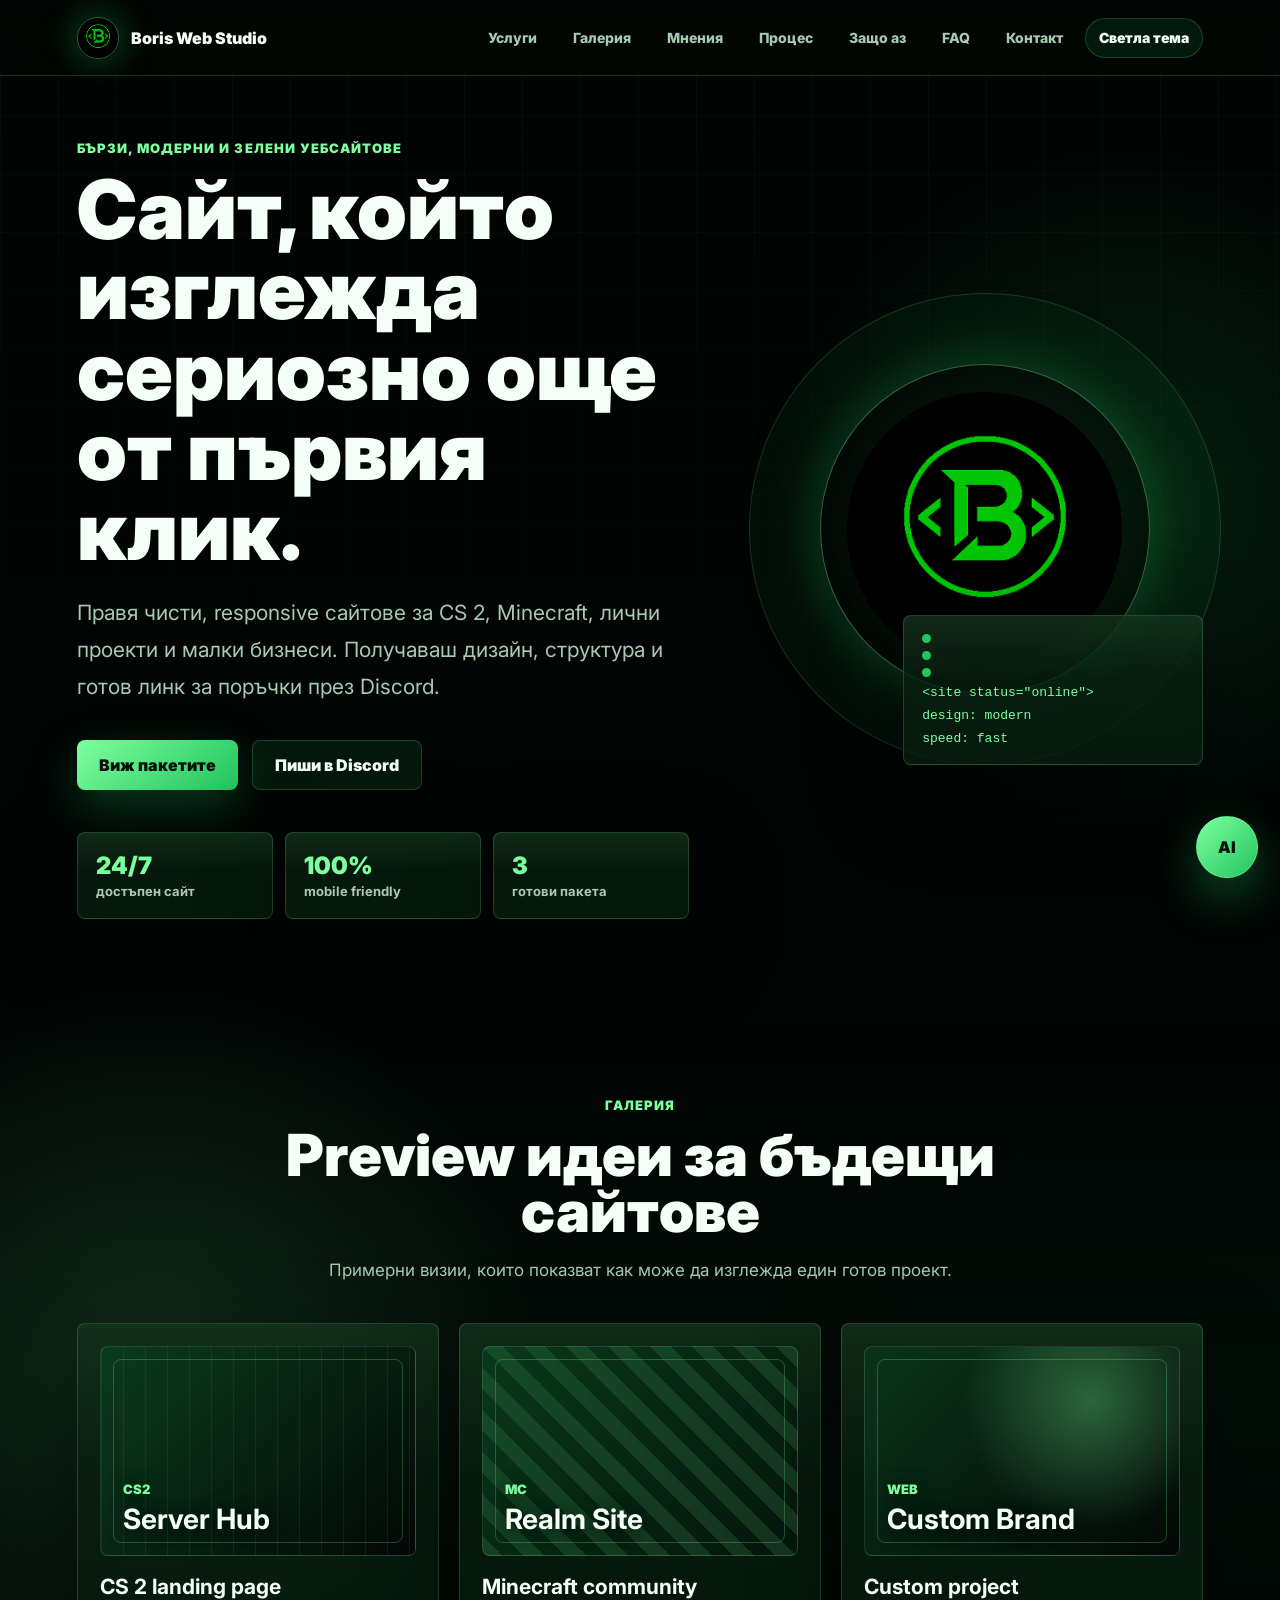
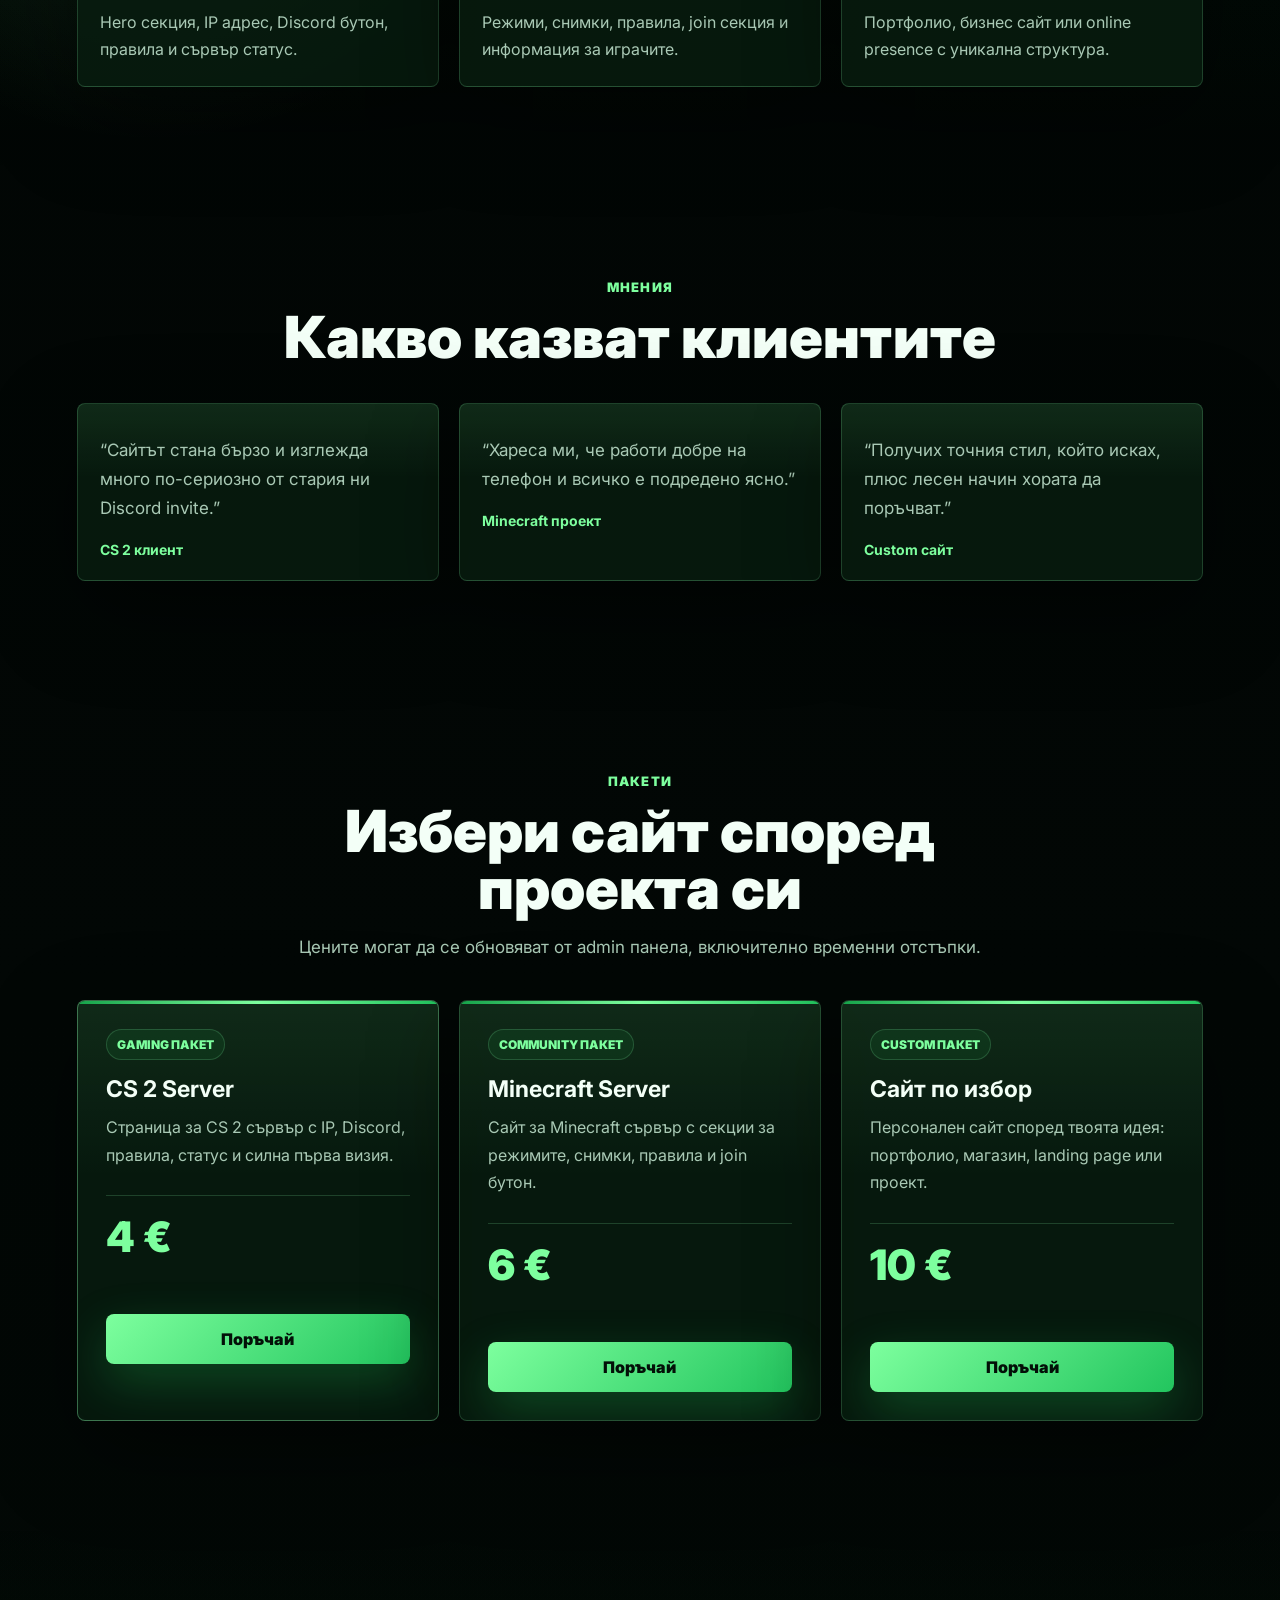
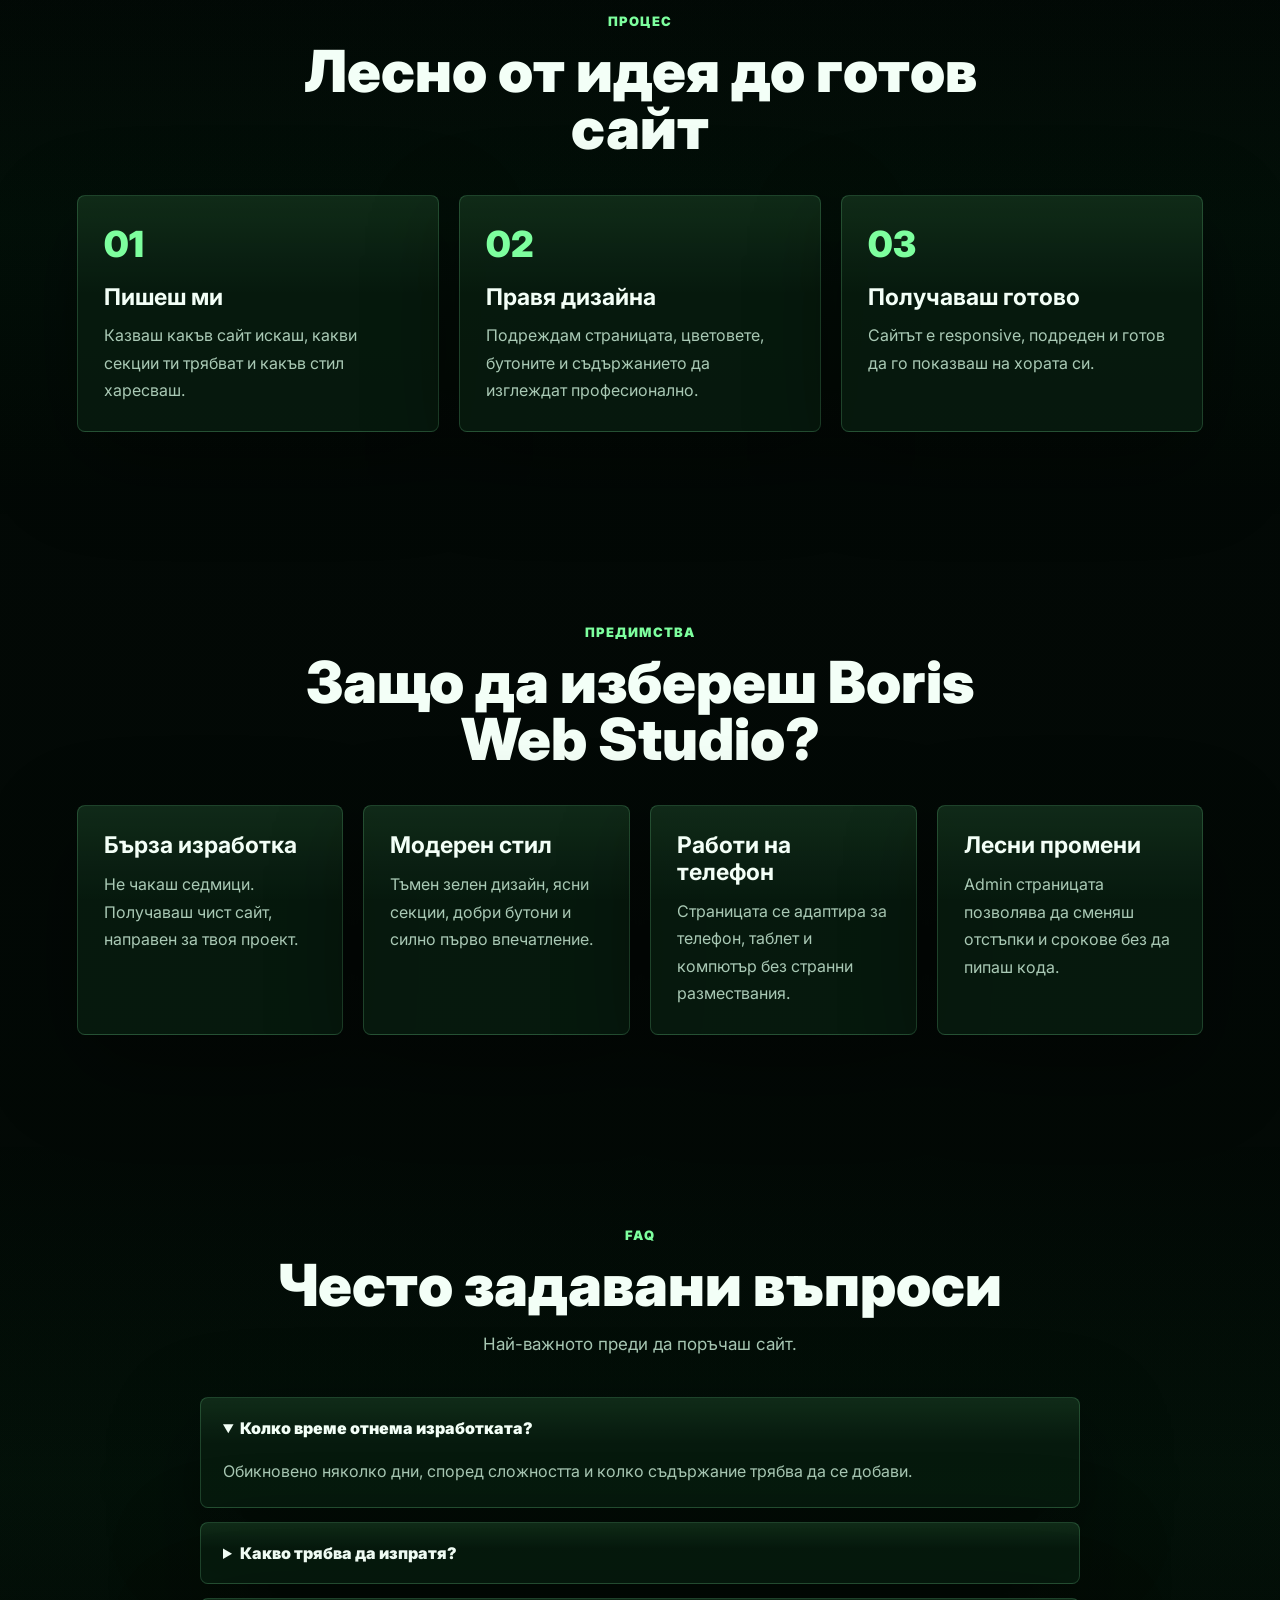
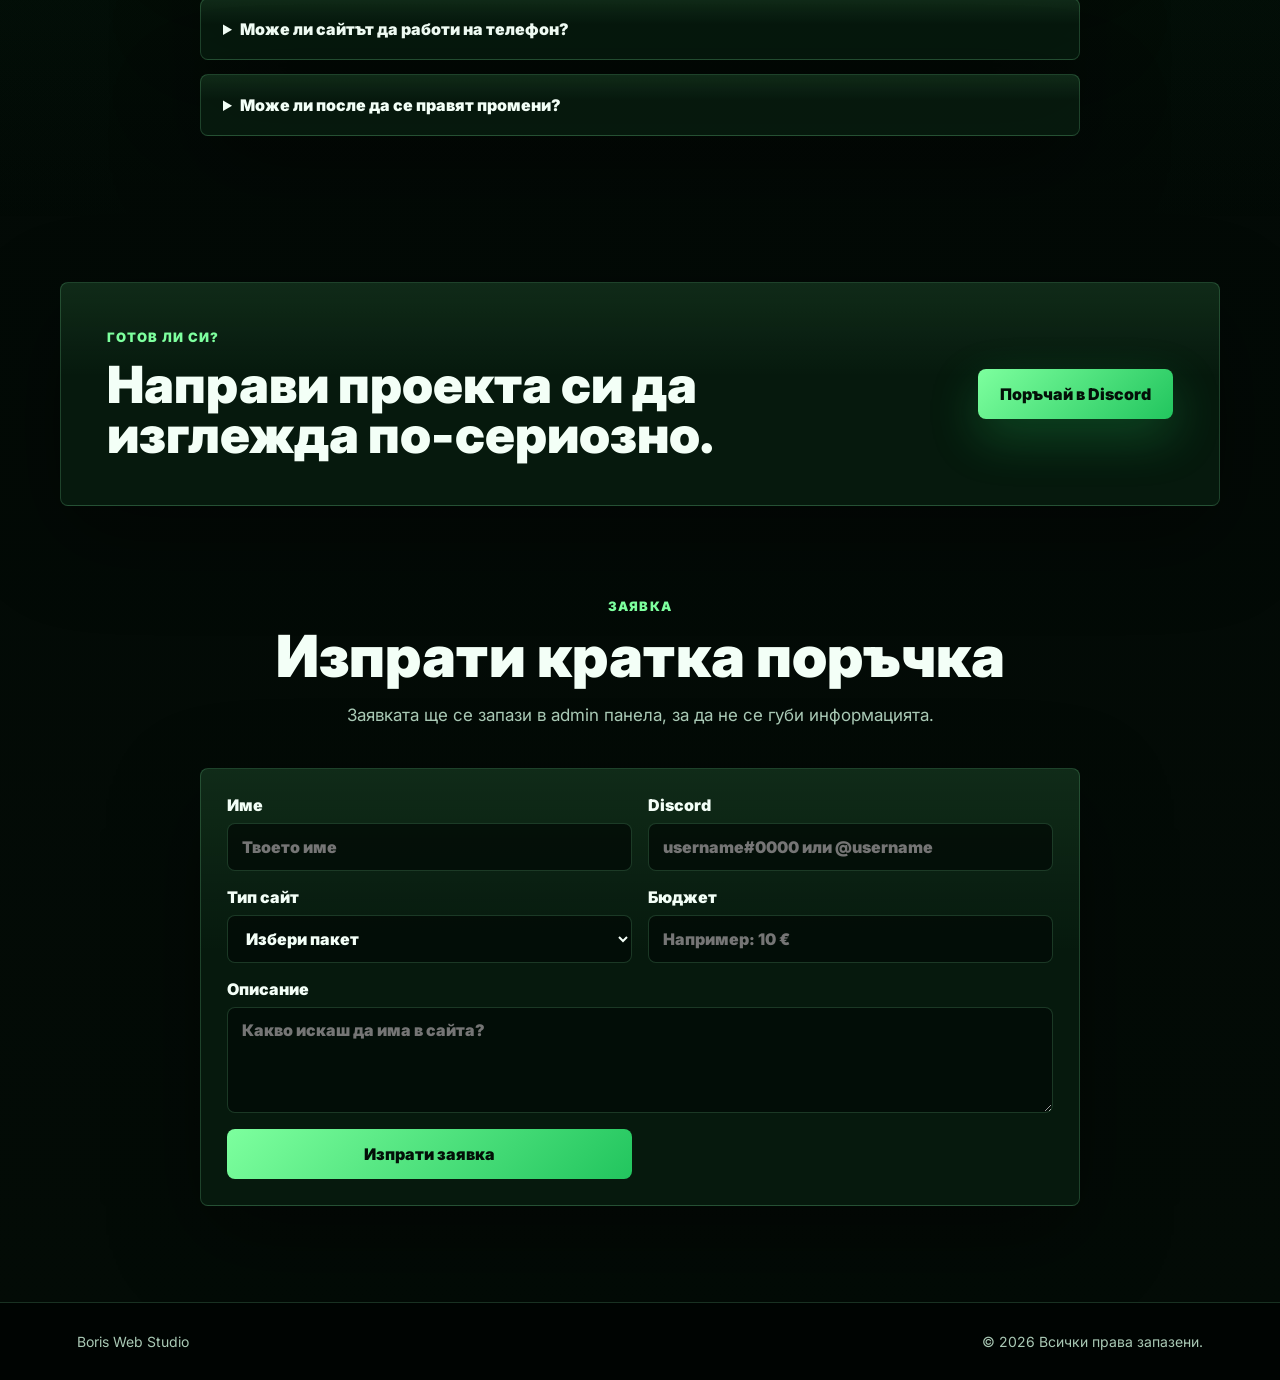
==== index.html @ 0d1801db "s" ====
<!DOCTYPE html>
<html lang="bg">
<head>
  <meta charset="UTF-8">
  <meta name="viewport" content="width=device-width, initial-scale=1.0">
  <title>Boris Web Studio</title>
  <meta name="description" content="Модерни уебсайтове за гейминг сървъри, лични проекти и онлайн магазини.">
  <link rel="stylesheet" href="style.css">
  <link rel="icon" type="image/png" href="favicon.png">
</head>
<body>
  <header class="site-header">
    <a class="brand" href="#home" aria-label="Boris Web Studio">
      <img src="favicon.png" alt="" class="brand-mark" data-image="logoImage">
      <span>Boris Web Studio</span>
    </a>

    <nav class="main-nav" aria-label="Основна навигация">
      <a href="#services">Услуги</a>
      <a href="#gallery">Галерия</a>
      <a href="#reviews">Мнения</a>
      <a href="#process">Процес</a>
      <a href="#why">Защо аз</a>
      <a href="#faq">FAQ</a>
      <a href="#contact">Контакт</a>
      <button class="theme-toggle" type="button" data-theme-toggle>Светла тема</button>
    </nav>
  </header>

  <main>
    <section class="hero" id="home">
      <div class="hero-content">
        <p class="eyebrow" data-content="heroEyebrow">Бързи, модерни и зелени уебсайтове</p>
        <h1 data-content="heroTitle">Сайт, който изглежда сериозно още от първия клик.</h1>
        <p class="hero-text" data-content="heroText">
          Правя чисти, responsive сайтове за CS 2, Minecraft, лични проекти и малки бизнеси.
          Получаваш дизайн, структура и готов линк за поръчки през Discord.
        </p>

        <div class="hero-actions">
          <a href="#services" class="btn">Виж пакетите</a>
          <a href="https://discord.gg/sSkQC2UmkY" class="btn secondary-btn" target="_blank" rel="noopener">Пиши в Discord</a>
        </div>

        <div class="hero-stats" aria-label="Предимства">
          <div>
            <strong>24/7</strong>
            <span>достъпен сайт</span>
          </div>
          <div>
            <strong>100%</strong>
            <span>mobile friendly</span>
          </div>
          <div>
            <strong>3</strong>
            <span>готови пакета</span>
          </div>
        </div>
      </div>

      <div class="hero-visual" aria-hidden="true">
        <div class="logo-orbit">
          <img src="favicon.png" alt="" data-image="heroImage">
        </div>
        <div class="terminal-card">
          <span class="dot"></span>
          <span class="dot"></span>
          <span class="dot"></span>
          <code>&lt;site status="online"&gt;</code>
          <code>design: modern</code>
          <code>speed: fast</code>
        </div>
      </div>
    </section>

    <section id="gallery" class="section-block muted-section">
      <div class="section-heading">
        <p class="eyebrow">Галерия</p>
        <h2>Preview идеи за бъдещи сайтове</h2>
        <p>Примерни визии, които показват как може да изглежда един готов проект.</p>
      </div>

      <div class="gallery-grid">
        <article class="gallery-card">
          <div class="gallery-preview server-preview">
            <img src="" alt="" data-image="galleryOneImage" class="managed-image is-hidden">
            <span>CS2</span>
            <strong>Server Hub</strong>
          </div>
          <h3 data-content="galleryOneTitle">CS 2 landing page</h3>
          <p data-content="galleryOneDescription">Hero секция, IP адрес, Discord бутон, правила и сървър статус.</p>
        </article>

        <article class="gallery-card">
          <div class="gallery-preview minecraft-preview">
            <img src="" alt="" data-image="galleryTwoImage" class="managed-image is-hidden">
            <span>MC</span>
            <strong>Realm Site</strong>
          </div>
          <h3 data-content="galleryTwoTitle">Minecraft community</h3>
          <p data-content="galleryTwoDescription">Режими, снимки, правила, join секция и информация за играчите.</p>
        </article>

        <article class="gallery-card">
          <div class="gallery-preview custom-preview">
            <img src="" alt="" data-image="galleryThreeImage" class="managed-image is-hidden">
            <span>WEB</span>
            <strong>Custom Brand</strong>
          </div>
          <h3 data-content="galleryThreeTitle">Custom project</h3>
          <p data-content="galleryThreeDescription">Портфолио, бизнес сайт или online presence с уникална структура.</p>
        </article>
      </div>
    </section>

    <section id="reviews" class="section-block">
      <div class="section-heading">
        <p class="eyebrow">Мнения</p>
        <h2>Какво казват клиентите</h2>
      </div>

      <div class="reviews-grid">
        <article class="review-card">
          <p data-content="reviewOneText">“Сайтът стана бързо и изглежда много по-сериозно от стария ни Discord invite.”</p>
          <strong data-content="reviewOneAuthor">CS 2 клиент</strong>
        </article>
        <article class="review-card">
          <p data-content="reviewTwoText">“Хареса ми, че работи добре на телефон и всичко е подредено ясно.”</p>
          <strong data-content="reviewTwoAuthor">Minecraft проект</strong>
        </article>
        <article class="review-card">
          <p data-content="reviewThreeText">“Получих точния стил, който исках, плюс лесен начин хората да поръчват.”</p>
          <strong data-content="reviewThreeAuthor">Custom сайт</strong>
        </article>
      </div>
    </section>

    <section id="services" class="section-block">
      <div class="section-heading">
        <p class="eyebrow">Пакети</p>
        <h2>Избери сайт според проекта си</h2>
        <p>Цените могат да се обновяват от admin панела, включително временни отстъпки.</p>
      </div>

      <div class="cards service-grid">
        <article class="card service-card featured-card" data-service="cs2" data-price="4">
          <div class="card-topline" data-content="cs2Badge">Gaming пакет</div>
          <h3 data-content="cs2Title">CS 2 Server</h3>
          <p data-content="cs2Description">Страница за CS 2 сървър с IP, Discord, правила, статус и силна първа визия.</p>
          <span class="price" data-price-output>4 €</span>
          <small class="discount-note" data-discount-note></small>
          <a href="https://discord.gg/sSkQC2UmkY" class="order-btn" target="_blank" rel="noopener">Поръчай</a>
        </article>

        <article class="card service-card" data-service="minecraft" data-price="6">
          <div class="card-topline" data-content="minecraftBadge">Community пакет</div>
          <h3 data-content="minecraftTitle">Minecraft Server</h3>
          <p data-content="minecraftDescription">Сайт за Minecraft сървър с секции за режимите, снимки, правила и join бутон.</p>
          <span class="price" data-price-output>6 €</span>
          <small class="discount-note" data-discount-note></small>
          <a href="https://discord.gg/sSkQC2UmkY" class="order-btn" target="_blank" rel="noopener">Поръчай</a>
        </article>

        <article class="card service-card" data-service="custom" data-price="10">
          <div class="card-topline" data-content="customBadge">Custom пакет</div>
          <h3 data-content="customTitle">Сайт по избор</h3>
          <p data-content="customDescription">Персонален сайт според твоята идея: портфолио, магазин, landing page или проект.</p>
          <span class="price" data-price-output>10 €</span>
          <small class="discount-note" data-discount-note></small>
          <a href="https://discord.gg/sSkQC2UmkY" class="order-btn" target="_blank" rel="noopener">Поръчай</a>
        </article>
      </div>
    </section>

    <section id="process" class="section-block muted-section">
      <div class="section-heading">
        <p class="eyebrow">Процес</p>
        <h2>Лесно от идея до готов сайт</h2>
      </div>

      <div class="steps">
        <article>
          <span>01</span>
          <h3>Пишеш ми</h3>
          <p>Казваш какъв сайт искаш, какви секции ти трябват и какъв стил харесваш.</p>
        </article>
        <article>
          <span>02</span>
          <h3>Правя дизайна</h3>
          <p>Подреждам страницата, цветовете, бутоните и съдържанието да изглеждат професионално.</p>
        </article>
        <article>
          <span>03</span>
          <h3>Получаваш готово</h3>
          <p>Сайтът е responsive, подреден и готов да го показваш на хората си.</p>
        </article>
      </div>
    </section>

    <section id="why" class="section-block">
      <div class="section-heading">
        <p class="eyebrow">Предимства</p>
        <h2>Защо да избереш Boris Web Studio?</h2>
      </div>

      <div class="feature-grid">
        <article>
          <h3>Бърза изработка</h3>
          <p>Не чакаш седмици. Получаваш чист сайт, направен за твоя проект.</p>
        </article>
        <article>
          <h3>Модерен стил</h3>
          <p>Тъмен зелен дизайн, ясни секции, добри бутони и силно първо впечатление.</p>
        </article>
        <article>
          <h3>Работи на телефон</h3>
          <p>Страницата се адаптира за телефон, таблет и компютър без странни размествания.</p>
        </article>
        <article>
          <h3>Лесни промени</h3>
          <p>Admin страницата позволява да сменяш отстъпки и срокове без да пипаш кода.</p>
        </article>
      </div>
    </section>

    <section id="faq" class="section-block muted-section">
      <div class="section-heading">
        <p class="eyebrow">FAQ</p>
        <h2>Често задавани въпроси</h2>
        <p>Най-важното преди да поръчаш сайт.</p>
      </div>

      <div class="faq-list">
        <details open>
          <summary>Колко време отнема изработката?</summary>
          <p>Обикновено няколко дни, според сложността и колко съдържание трябва да се добави.</p>
        </details>
        <details>
          <summary>Какво трябва да изпратя?</summary>
          <p>Име на проекта, цветове, текстове, снимки или лого, Discord линк и пример за стил, който харесваш.</p>
        </details>
        <details>
          <summary>Може ли сайтът да работи на телефон?</summary>
          <p>Да. Дизайнът е responsive и се адаптира за телефон, таблет и компютър.</p>
        </details>
        <details>
          <summary>Може ли после да се правят промени?</summary>
          <p>Да. Admin страницата позволява да променяш текстове, цени, отстъпки и срокове в този браузър.</p>
        </details>
      </div>
    </section>

    <section id="contact" class="cta-section">
      <div>
        <p class="eyebrow">Готов ли си?</p>
        <h2>Направи проекта си да изглежда по-сериозно.</h2>
      </div>
      <a href="https://discord.gg/sSkQC2UmkY" class="btn" target="_blank" rel="noopener">Поръчай в Discord</a>
    </section>

    <section id="order" class="section-block order-section">
      <div class="section-heading">
        <p class="eyebrow">Заявка</p>
        <h2>Изпрати кратка поръчка</h2>
        <p>Заявката ще се запази в admin панела, за да не се губи информацията.</p>
      </div>

      <form class="order-form" data-order-form>
        <label>
          Име
          <input type="text" name="name" placeholder="Твоето име" required>
        </label>
        <label>
          Discord
          <input type="text" name="discord" placeholder="username#0000 или @username" required>
        </label>
        <label>
          Тип сайт
          <select name="service" required>
            <option value="">Избери пакет</option>
            <option value="CS 2 Server">CS 2 Server</option>
            <option value="Minecraft Server">Minecraft Server</option>
            <option value="Сайт по избор">Сайт по избор</option>
          </select>
        </label>
        <label>
          Бюджет
          <input type="text" name="budget" placeholder="Например: 10 €">
        </label>
        <label class="wide-field">
          Описание
          <textarea name="description" rows="4" placeholder="Какво искаш да има в сайта?" required></textarea>
        </label>
        <button type="submit">Изпрати заявка</button>
        <p class="order-status" data-order-status aria-live="polite"></p>
      </form>
    </section>
  </main>

  <section class="chatbot" aria-label="AI chatbot">
    <button class="chatbot-toggle" type="button" data-chat-toggle aria-expanded="false">
      AI
    </button>

    <div class="chatbot-panel is-hidden" data-chat-panel>
      <div class="chatbot-header">
        <div>
          <strong>AI помощник</strong>
          <span>Питай за сайт, цена или поръчка</span>
        </div>
        <button type="button" data-chat-close aria-label="Затвори">×</button>
      </div>

      <div class="chatbot-messages" data-chat-messages>
        <div class="chat-message bot">
          Здрасти! Питай ме за пакетите, срокове, отстъпки или как да поръчаш сайт.
        </div>
      </div>

      <form class="chatbot-form" data-chat-form>
        <input type="text" name="message" autocomplete="off" placeholder="Напиши въпрос..." required>
        <button type="submit">Изпрати</button>
      </form>
    </div>
  </section>

  <footer>
    <span>Boris Web Studio</span>
    <span>© 2026 Всички права запазени.</span>
  </footer>

  <script src="script.js"></script>
</body>
</html>
---- style.css ----
@import url("https://fonts.googleapis.com/css2?family=Inter:wght@400;500;600;700;800;900&display=swap");

:root {
  --bg: #020705;
  --bg-2: #04140a;
  --panel: rgba(8, 30, 16, 0.78);
  --panel-strong: rgba(11, 42, 22, 0.94);
  --line: rgba(141, 255, 177, 0.18);
  --line-strong: rgba(141, 255, 177, 0.36);
  --green: #22c55e;
  --green-2: #7dff9e;
  --green-3: #16a34a;
  --text: #f3fff7;
  --muted: #a9c9b5;
  --soft: #d9ffe4;
  --shadow: 0 30px 90px rgba(0, 0, 0, 0.46);
  --radius: 8px;
}

:root[data-theme="light"] {
  --bg: #eefcf3;
  --bg-2: #f8fff9;
  --panel: rgba(255, 255, 255, 0.86);
  --panel-strong: rgba(255, 255, 255, 0.96);
  --line: rgba(21, 128, 61, 0.18);
  --line-strong: rgba(21, 128, 61, 0.34);
  --text: #062012;
  --muted: #41624c;
  --soft: #0f3d22;
  --shadow: 0 24px 70px rgba(15, 61, 34, 0.14);
}

* {
  box-sizing: border-box;
  margin: 0;
  padding: 0;
}

html {
  scroll-behavior: smooth;
}

body {
  min-height: 100vh;
  font-family: "Inter", Arial, sans-serif;
  color: var(--text);
  background:
    radial-gradient(circle at 50% -18%, rgba(34, 197, 94, 0.34), transparent 34rem),
    radial-gradient(circle at 12% 22%, rgba(125, 255, 158, 0.12), transparent 24rem),
    radial-gradient(circle at 88% 8%, rgba(34, 197, 94, 0.14), transparent 22rem),
    linear-gradient(180deg, #010403 0%, var(--bg) 42%, #030b06 100%);
  overflow-x: hidden;
}

:root[data-theme="light"] body {
  background:
    radial-gradient(circle at 50% -18%, rgba(34, 197, 94, 0.28), transparent 34rem),
    radial-gradient(circle at 12% 22%, rgba(21, 128, 61, 0.12), transparent 24rem),
    linear-gradient(180deg, #f8fff9 0%, var(--bg) 48%, #ecfff2 100%);
}

body::before {
  content: "";
  position: fixed;
  inset: 0;
  z-index: -1;
  pointer-events: none;
  background-image:
    linear-gradient(rgba(125, 255, 158, 0.045) 1px, transparent 1px),
    linear-gradient(90deg, rgba(125, 255, 158, 0.045) 1px, transparent 1px);
  background-size: 58px 58px;
  mask-image: linear-gradient(to bottom, black, transparent 78%);
}

a {
  color: inherit;
}

.site-header {
  position: fixed;
  inset: 0 0 auto;
  z-index: 20;
  min-height: 76px;
  display: flex;
  align-items: center;
  justify-content: space-between;
  gap: 24px;
  padding: 14px clamp(18px, 6vw, 88px);
  border-bottom: 1px solid var(--line);
  background: rgba(2, 8, 5, 0.72);
  backdrop-filter: blur(18px);
}

.brand {
  display: inline-flex;
  align-items: center;
  gap: 12px;
  color: var(--text);
  font-weight: 900;
  text-decoration: none;
  letter-spacing: 0;
}

.brand-mark {
  width: 42px;
  height: 42px;
  border: 1px solid var(--line-strong);
  border-radius: 50%;
  object-fit: cover;
  box-shadow: 0 0 34px rgba(34, 197, 94, 0.42);
}

.main-nav {
  display: flex;
  align-items: center;
  gap: 8px;
}

.main-nav a {
  padding: 10px 13px;
  border: 1px solid transparent;
  border-radius: 999px;
  color: var(--muted);
  font-size: 14px;
  font-weight: 800;
  text-decoration: none;
  transition: 180ms ease;
}

.theme-toggle {
  min-height: 40px;
  padding: 9px 13px;
  border: 1px solid var(--line);
  border-radius: 999px;
  color: var(--text);
  background: rgba(34, 197, 94, 0.1);
  font: inherit;
  font-size: 14px;
  font-weight: 900;
  cursor: pointer;
}

.main-nav a:hover {
  color: var(--text);
  border-color: var(--line);
  background: rgba(34, 197, 94, 0.1);
}

.hero {
  min-height: 100vh;
  display: grid;
  grid-template-columns: minmax(0, 1.05fr) minmax(320px, 0.75fr);
  align-items: center;
  gap: clamp(36px, 6vw, 90px);
  padding: 140px clamp(20px, 6vw, 88px) 82px;
}

.hero-content {
  max-width: 780px;
}

.eyebrow {
  margin-bottom: 14px;
  color: var(--green-2);
  font-size: 13px;
  font-weight: 900;
  letter-spacing: 0.08em;
  text-transform: uppercase;
}

.hero h1,
h2 {
  color: var(--text);
  font-size: clamp(38px, 6.4vw, 82px);
  line-height: 0.98;
  font-weight: 900;
  letter-spacing: 0;
}

.hero-text {
  max-width: 680px;
  margin-top: 24px;
  color: var(--muted);
  font-size: clamp(17px, 2vw, 21px);
  line-height: 1.75;
}

.hero-actions {
  display: flex;
  flex-wrap: wrap;
  gap: 14px;
  margin-top: 34px;
}

.btn,
.order-btn,
.admin-login button,
.admin-actions button {
  display: inline-flex;
  align-items: center;
  justify-content: center;
  min-height: 50px;
  padding: 14px 22px;
  border: 0;
  border-radius: var(--radius);
  color: #031008;
  background: linear-gradient(135deg, var(--green-2), var(--green));
  box-shadow: 0 18px 48px rgba(34, 197, 94, 0.28);
  font: inherit;
  font-weight: 900;
  text-decoration: none;
  cursor: pointer;
  transition: transform 180ms ease, box-shadow 180ms ease, filter 180ms ease;
}

.btn:hover,
.order-btn:hover,
.admin-login button:hover,
.admin-actions button:hover {
  transform: translateY(-3px);
  filter: saturate(1.08);
  box-shadow: 0 24px 62px rgba(34, 197, 94, 0.36);
}

.secondary-btn,
.admin-actions .ghost-button {
  color: var(--text);
  border: 1px solid var(--line);
  background: rgba(34, 197, 94, 0.1);
  box-shadow: none;
}

.hero-stats {
  display: grid;
  grid-template-columns: repeat(3, minmax(0, 1fr));
  gap: 12px;
  margin-top: 42px;
}

.hero-stats div,
.terminal-card,
.card,
.steps article,
.feature-grid article,
.admin-login,
.admin-panel,
.discount-item,
.cta-section {
  border: 1px solid var(--line);
  border-radius: var(--radius);
  background:
    linear-gradient(180deg, rgba(125, 255, 158, 0.08), transparent 42%),
    var(--panel);
  box-shadow: var(--shadow);
}

.hero-stats div {
  padding: 18px;
}

.hero-stats strong {
  display: block;
  color: var(--green-2);
  font-size: 24px;
  font-weight: 900;
}

.hero-stats span {
  color: var(--muted);
  font-size: 13px;
  font-weight: 700;
}

.hero-visual {
  position: relative;
  min-height: 560px;
  display: grid;
  place-items: center;
}

.hero-visual::before {
  content: "";
  position: absolute;
  width: min(470px, 86vw);
  aspect-ratio: 1;
  border: 1px solid var(--line);
  border-radius: 50%;
  background: radial-gradient(circle, rgba(34, 197, 94, 0.22), transparent 62%);
  box-shadow: inset 0 0 90px rgba(34, 197, 94, 0.1);
}

.logo-orbit {
  position: relative;
  z-index: 1;
  width: min(330px, 68vw);
  aspect-ratio: 1;
  display: grid;
  place-items: center;
  border: 1px solid var(--line-strong);
  border-radius: 50%;
  background: rgba(0, 0, 0, 0.46);
  box-shadow: 0 0 80px rgba(34, 197, 94, 0.3);
}

.logo-orbit img {
  width: 84%;
  height: 84%;
  border-radius: 50%;
  object-fit: cover;
}

.terminal-card {
  position: absolute;
  right: 0;
  bottom: 44px;
  z-index: 2;
  width: min(300px, 88vw);
  display: grid;
  gap: 8px;
  padding: 18px;
}

.terminal-card .dot {
  display: inline-block;
  width: 9px;
  height: 9px;
  margin-right: 5px;
  border-radius: 50%;
  background: var(--green);
}

.terminal-card code {
  display: block;
  color: var(--green-2);
  font-size: 13px;
}

.section-block {
  padding: 96px clamp(20px, 6vw, 88px);
}

.muted-section {
  background: linear-gradient(180deg, transparent, rgba(34, 197, 94, 0.045), transparent);
}

.section-heading {
  width: min(760px, 100%);
  margin: 0 auto 38px;
  text-align: center;
}

.section-heading h2 {
  font-size: clamp(32px, 4.6vw, 58px);
}

.section-heading p:not(.eyebrow) {
  margin-top: 16px;
  color: var(--muted);
  font-size: 17px;
  line-height: 1.7;
}

.cards,
.steps,
.feature-grid,
.gallery-grid,
.reviews-grid {
  width: min(1160px, 100%);
  margin: 0 auto;
  display: grid;
  gap: 20px;
}

.service-grid {
  grid-template-columns: repeat(3, minmax(0, 1fr));
}

.card {
  position: relative;
  overflow: hidden;
  min-height: 100%;
  padding: 28px;
  transition: transform 180ms ease, border-color 180ms ease, background 180ms ease;
}

.card::before {
  content: "";
  position: absolute;
  inset: 0 0 auto;
  height: 3px;
  background: linear-gradient(90deg, var(--green-3), var(--green-2), var(--green));
}

.card:hover {
  transform: translateY(-7px);
  border-color: var(--line-strong);
  background:
    linear-gradient(180deg, rgba(125, 255, 158, 0.12), transparent 44%),
    var(--panel-strong);
}

.featured-card {
  border-color: var(--line-strong);
}

.card-topline,
.admin-badge {
  display: inline-flex;
  width: fit-content;
  margin-bottom: 16px;
  padding: 7px 10px;
  border: 1px solid var(--line);
  border-radius: 999px;
  color: var(--green-2);
  background: rgba(34, 197, 94, 0.09);
  font-size: 12px;
  font-weight: 900;
  text-transform: uppercase;
}

.card h3,
.steps h3,
.feature-grid h3,
.admin-login h3,
.admin-intro h3 {
  color: var(--text);
  font-size: 23px;
  line-height: 1.16;
}

.card p,
.steps p,
.feature-grid p,
.admin-intro p {
  margin-top: 12px;
  color: var(--muted);
  line-height: 1.72;
}

.price {
  display: block;
  margin-top: 26px;
  padding-top: 20px;
  border-top: 1px solid var(--line);
  color: var(--green-2);
  font-size: 42px;
  line-height: 1;
  font-weight: 900;
}

.discount-note {
  display: block;
  min-height: 24px;
  margin-top: 10px;
  color: var(--green-2);
  font-size: 13px;
  font-weight: 800;
  line-height: 1.45;
}

.order-btn {
  width: 100%;
  margin-top: 22px;
}

.steps {
  grid-template-columns: repeat(3, minmax(0, 1fr));
}

.steps article,
.feature-grid article {
  padding: 26px;
}

.steps span {
  display: inline-flex;
  margin-bottom: 18px;
  color: var(--green-2);
  font-size: 36px;
  font-weight: 900;
}

.feature-grid {
  grid-template-columns: repeat(4, minmax(0, 1fr));
}

.gallery-grid,
.reviews-grid {
  grid-template-columns: repeat(3, minmax(0, 1fr));
}

.gallery-card,
.review-card,
.order-form,
.orders-panel,
.order-card {
  border: 1px solid var(--line);
  border-radius: var(--radius);
  background:
    linear-gradient(180deg, rgba(125, 255, 158, 0.08), transparent 42%),
    var(--panel);
  box-shadow: var(--shadow);
}

.gallery-card,
.review-card {
  padding: 22px;
}

.gallery-preview {
  min-height: 210px;
  display: grid;
  align-content: end;
  gap: 8px;
  margin-bottom: 18px;
  padding: 22px;
  border: 1px solid var(--line);
  border-radius: var(--radius);
  overflow: hidden;
  position: relative;
}

.managed-image {
  position: absolute;
  inset: 0;
  width: 100%;
  height: 100%;
  object-fit: cover;
}

.managed-image + span,
.managed-image + span + strong {
  text-shadow: 0 2px 18px rgba(0, 0, 0, 0.76);
}

.gallery-preview::before {
  content: "";
  position: absolute;
  inset: 12px;
  border: 1px solid rgba(125, 255, 158, 0.24);
  border-radius: var(--radius);
}

.gallery-preview span,
.gallery-preview strong {
  position: relative;
  z-index: 1;
}

.gallery-preview span {
  color: var(--green-2);
  font-size: 13px;
  font-weight: 900;
}

.gallery-preview strong {
  font-size: 28px;
  line-height: 1;
}

.server-preview {
  background:
    linear-gradient(135deg, rgba(34, 197, 94, 0.28), transparent),
    repeating-linear-gradient(90deg, rgba(125, 255, 158, 0.08) 0 1px, transparent 1px 22px),
    #020705;
}

.minecraft-preview {
  background:
    linear-gradient(135deg, rgba(21, 128, 61, 0.34), transparent),
    linear-gradient(45deg, rgba(125, 255, 158, 0.12) 25%, transparent 25% 50%, rgba(125, 255, 158, 0.12) 50% 75%, transparent 75%),
    #04140a;
  background-size: auto, 42px 42px, auto;
}

.custom-preview {
  background:
    radial-gradient(circle at 72% 26%, rgba(125, 255, 158, 0.32), transparent 8rem),
    linear-gradient(135deg, rgba(34, 197, 94, 0.24), transparent),
    #020705;
}

.gallery-card h3,
.review-card strong {
  display: block;
  color: var(--text);
  font-size: 21px;
}

.gallery-card p,
.review-card p {
  margin-top: 10px;
  color: var(--muted);
  line-height: 1.7;
}

.review-card p {
  font-size: 17px;
}

.review-card strong {
  margin-top: 18px;
  color: var(--green-2);
  font-size: 14px;
}

.faq-list {
  width: min(880px, 100%);
  margin: 0 auto;
  display: grid;
  gap: 14px;
}

.faq-list details {
  border: 1px solid var(--line);
  border-radius: var(--radius);
  background:
    linear-gradient(180deg, rgba(125, 255, 158, 0.08), transparent 42%),
    var(--panel);
  box-shadow: var(--shadow);
  overflow: hidden;
}

.faq-list summary {
  padding: 20px 22px;
  color: var(--text);
  font-weight: 900;
  cursor: pointer;
}

.faq-list p {
  padding: 0 22px 22px;
  color: var(--muted);
  line-height: 1.7;
}

.cta-section {
  width: min(1160px, calc(100% - 40px));
  margin: 50px auto 92px;
  display: flex;
  align-items: center;
  justify-content: space-between;
  gap: 28px;
  padding: clamp(28px, 5vw, 46px);
}

.cta-section h2 {
  max-width: 760px;
  font-size: clamp(28px, 4vw, 52px);
}

.order-section {
  padding-top: 0;
}

.order-form {
  width: min(880px, 100%);
  margin: 0 auto;
  display: grid;
  grid-template-columns: repeat(2, minmax(0, 1fr));
  gap: 16px;
  padding: 26px;
}

.order-form label {
  display: grid;
  gap: 8px;
  color: var(--text);
  font-weight: 900;
}

.order-form input,
.order-form select,
.order-form textarea {
  width: 100%;
  min-height: 48px;
  padding: 12px 14px;
  border: 1px solid var(--line);
  border-radius: var(--radius);
  color: var(--text);
  background: rgba(2, 10, 6, 0.74);
  font: inherit;
  outline: none;
}

.order-form button {
  min-height: 50px;
  border: 0;
  border-radius: var(--radius);
  color: #031008;
  background: linear-gradient(135deg, var(--green-2), var(--green));
  font: inherit;
  font-weight: 900;
  cursor: pointer;
}

.order-status {
  align-self: center;
  color: var(--green-2);
  font-weight: 900;
}

.chatbot {
  position: fixed;
  right: 22px;
  bottom: 22px;
  z-index: 30;
}

.chatbot-toggle {
  width: 62px;
  height: 62px;
  border: 1px solid var(--line-strong);
  border-radius: 50%;
  color: #031008;
  background: linear-gradient(135deg, var(--green-2), var(--green));
  box-shadow: 0 18px 48px rgba(34, 197, 94, 0.38);
  font: inherit;
  font-weight: 900;
  cursor: pointer;
}

.chatbot-panel {
  position: absolute;
  right: 0;
  bottom: 76px;
  width: min(380px, calc(100vw - 32px));
  overflow: hidden;
  border: 1px solid var(--line);
  border-radius: var(--radius);
  background:
    linear-gradient(180deg, rgba(125, 255, 158, 0.08), transparent 42%),
    var(--panel-strong);
  box-shadow: var(--shadow);
}

.chatbot-header {
  display: flex;
  align-items: center;
  justify-content: space-between;
  gap: 16px;
  padding: 16px;
  border-bottom: 1px solid var(--line);
}

.chatbot-header strong,
.chatbot-header span {
  display: block;
}

.chatbot-header span {
  margin-top: 4px;
  color: var(--muted);
  font-size: 13px;
  font-weight: 700;
}

.chatbot-header button {
  width: 34px;
  height: 34px;
  border: 1px solid var(--line);
  border-radius: 50%;
  color: var(--text);
  background: rgba(34, 197, 94, 0.1);
  font-size: 22px;
  cursor: pointer;
}

.chatbot-messages {
  height: 330px;
  display: flex;
  flex-direction: column;
  gap: 10px;
  padding: 16px;
  overflow-y: auto;
}

.chat-message {
  max-width: 86%;
  padding: 11px 13px;
  border-radius: var(--radius);
  color: var(--text);
  font-size: 14px;
  line-height: 1.5;
}

.chat-message.bot {
  align-self: flex-start;
  border: 1px solid var(--line);
  background: rgba(34, 197, 94, 0.1);
}

.chat-message.user {
  align-self: flex-end;
  color: #031008;
  background: linear-gradient(135deg, var(--green-2), var(--green));
  font-weight: 800;
}

.chatbot-form {
  display: grid;
  grid-template-columns: 1fr auto;
  gap: 10px;
  padding: 14px;
  border-top: 1px solid var(--line);
}

.chatbot-form input {
  min-width: 0;
  min-height: 44px;
  padding: 11px 12px;
  border: 1px solid var(--line);
  border-radius: var(--radius);
  color: var(--text);
  background: rgba(2, 10, 6, 0.74);
  font: inherit;
  outline: none;
}

.chatbot-form button {
  min-height: 44px;
  padding: 10px 14px;
  border: 0;
  border-radius: var(--radius);
  color: #031008;
  background: linear-gradient(135deg, var(--green-2), var(--green));
  font: inherit;
  font-weight: 900;
  cursor: pointer;
}

footer {
  display: flex;
  justify-content: space-between;
  gap: 16px;
  padding: 30px clamp(20px, 6vw, 88px);
  border-top: 1px solid var(--line);
  color: var(--muted);
  background: rgba(1, 5, 3, 0.94);
  font-size: 14px;
}

.is-hidden {
  display: none !important;
}

.admin-page {
  min-height: 100vh;
  padding-top: 78px;
}

.admin-login {
  width: min(540px, 100%);
  margin: 0 auto;
  display: grid;
  gap: 16px;
  padding: 28px;
}

.admin-login label,
.discount-form label {
  display: grid;
  gap: 8px;
  color: var(--text);
  font-size: 14px;
  font-weight: 900;
}

.admin-login input,
.discount-form input,
.discount-form select,
.discount-form textarea {
  width: 100%;
  min-height: 48px;
  padding: 12px 14px;
  border: 1px solid var(--line);
  border-radius: var(--radius);
  color: var(--text);
  background: rgba(2, 10, 6, 0.74);
  font: inherit;
  outline: none;
  resize: vertical;
}

.admin-login input:focus,
.discount-form input:focus,
.discount-form select:focus,
.discount-form textarea:focus {
  border-color: var(--line-strong);
  box-shadow: 0 0 0 4px rgba(34, 197, 94, 0.14);
}

.admin-panel {
  width: min(1120px, 100%);
  margin: 0 auto;
  display: grid;
  grid-template-columns: 0.8fr 1.4fr;
  gap: 24px;
  padding: 28px;
}

.orders-panel {
  width: min(1120px, 100%);
  margin: 24px auto 0;
  padding: 26px;
}

.orders-header {
  display: flex;
  justify-content: space-between;
  gap: 18px;
  align-items: center;
  margin-bottom: 18px;
}

.orders-header h3 {
  font-size: 28px;
}

.orders-header .ghost-button {
  min-height: 44px;
  padding: 10px 14px;
  border: 1px solid var(--line);
  border-radius: var(--radius);
  color: var(--text);
  background: rgba(34, 197, 94, 0.1);
  font: inherit;
  font-weight: 900;
  cursor: pointer;
}

.orders-list {
  display: grid;
  gap: 14px;
}

.order-card {
  padding: 18px;
  box-shadow: none;
}

.order-card h4 {
  margin-bottom: 8px;
  font-size: 19px;
}

.order-card p {
  margin-top: 7px;
  color: var(--muted);
  line-height: 1.55;
}

.order-card strong {
  color: var(--green-2);
}

.empty-orders {
  color: var(--muted);
}

.discount-form {
  display: grid;
  gap: 16px;
}

.content-editor,
.image-manager {
  display: grid;
  gap: 16px;
  padding: 20px;
  border: 1px solid var(--line);
  border-radius: var(--radius);
  background: rgba(34, 197, 94, 0.07);
}

.content-editor h4,
.image-manager h4 {
  font-size: 20px;
}

.image-manager p {
  color: var(--muted);
  line-height: 1.6;
}

.image-grid {
  display: grid;
  grid-template-columns: repeat(2, minmax(0, 1fr));
  gap: 12px;
}

.upload-button {
  min-height: 48px;
  border: 0;
  border-radius: var(--radius);
  color: #031008;
  background: linear-gradient(135deg, var(--green-2), var(--green));
  font: inherit;
  font-weight: 900;
  cursor: pointer;
}

.content-grid {
  display: grid;
  grid-template-columns: repeat(3, minmax(0, 1fr));
  gap: 12px;
  padding-top: 14px;
  border-top: 1px solid var(--line);
}

.wide-field {
  grid-column: 1 / -1;
}

.discount-item {
  display: grid;
  gap: 13px;
  padding: 18px;
  box-shadow: none;
}

.discount-header {
  display: flex;
  align-items: center;
  justify-content: space-between;
  gap: 14px;
}

.discount-header h4 {
  font-size: 18px;
}

.discount-header span {
  color: var(--green-2);
  font-size: 13px;
  font-weight: 900;
}

.price-preview {
  padding: 12px 14px;
  border: 1px solid var(--line);
  border-radius: var(--radius);
  color: var(--green-2);
  background: rgba(34, 197, 94, 0.1);
  font-size: 15px;
  font-weight: 900;
  line-height: 1.5;
}

.admin-actions {
  display: flex;
  gap: 12px;
  flex-wrap: wrap;
}

.admin-status {
  min-height: 22px;
  color: var(--green-2);
  font-size: 14px;
  font-weight: 900;
}

@media (max-width: 1020px) {
  .hero,
  .service-grid,
  .steps,
  .feature-grid,
  .gallery-grid,
  .reviews-grid,
  .admin-panel {
    grid-template-columns: 1fr;
  }

  .hero-visual {
    min-height: 430px;
  }
}

@media (max-width: 720px) {
  .site-header {
    position: absolute;
    align-items: flex-start;
    flex-direction: column;
  }

  .main-nav {
    width: 100%;
    flex-wrap: wrap;
  }

  .main-nav a {
    flex: 1 1 auto;
    text-align: center;
  }

  .hero {
    padding-top: 184px;
  }

  .hero h1 {
    font-size: clamp(36px, 12vw, 58px);
  }

  .hero-stats {
    grid-template-columns: 1fr;
  }

  .content-grid {
    grid-template-columns: 1fr;
  }

  .image-grid {
    grid-template-columns: 1fr;
  }

  .order-form {
    grid-template-columns: 1fr;
  }

  .terminal-card {
    position: relative;
    right: auto;
    bottom: auto;
    margin-top: -44px;
  }

  .cta-section,
  footer {
    flex-direction: column;
    align-items: flex-start;
  }

  .chatbot {
    right: 16px;
    bottom: 16px;
  }

  .chatbot-panel {
    right: -8px;
  }
}
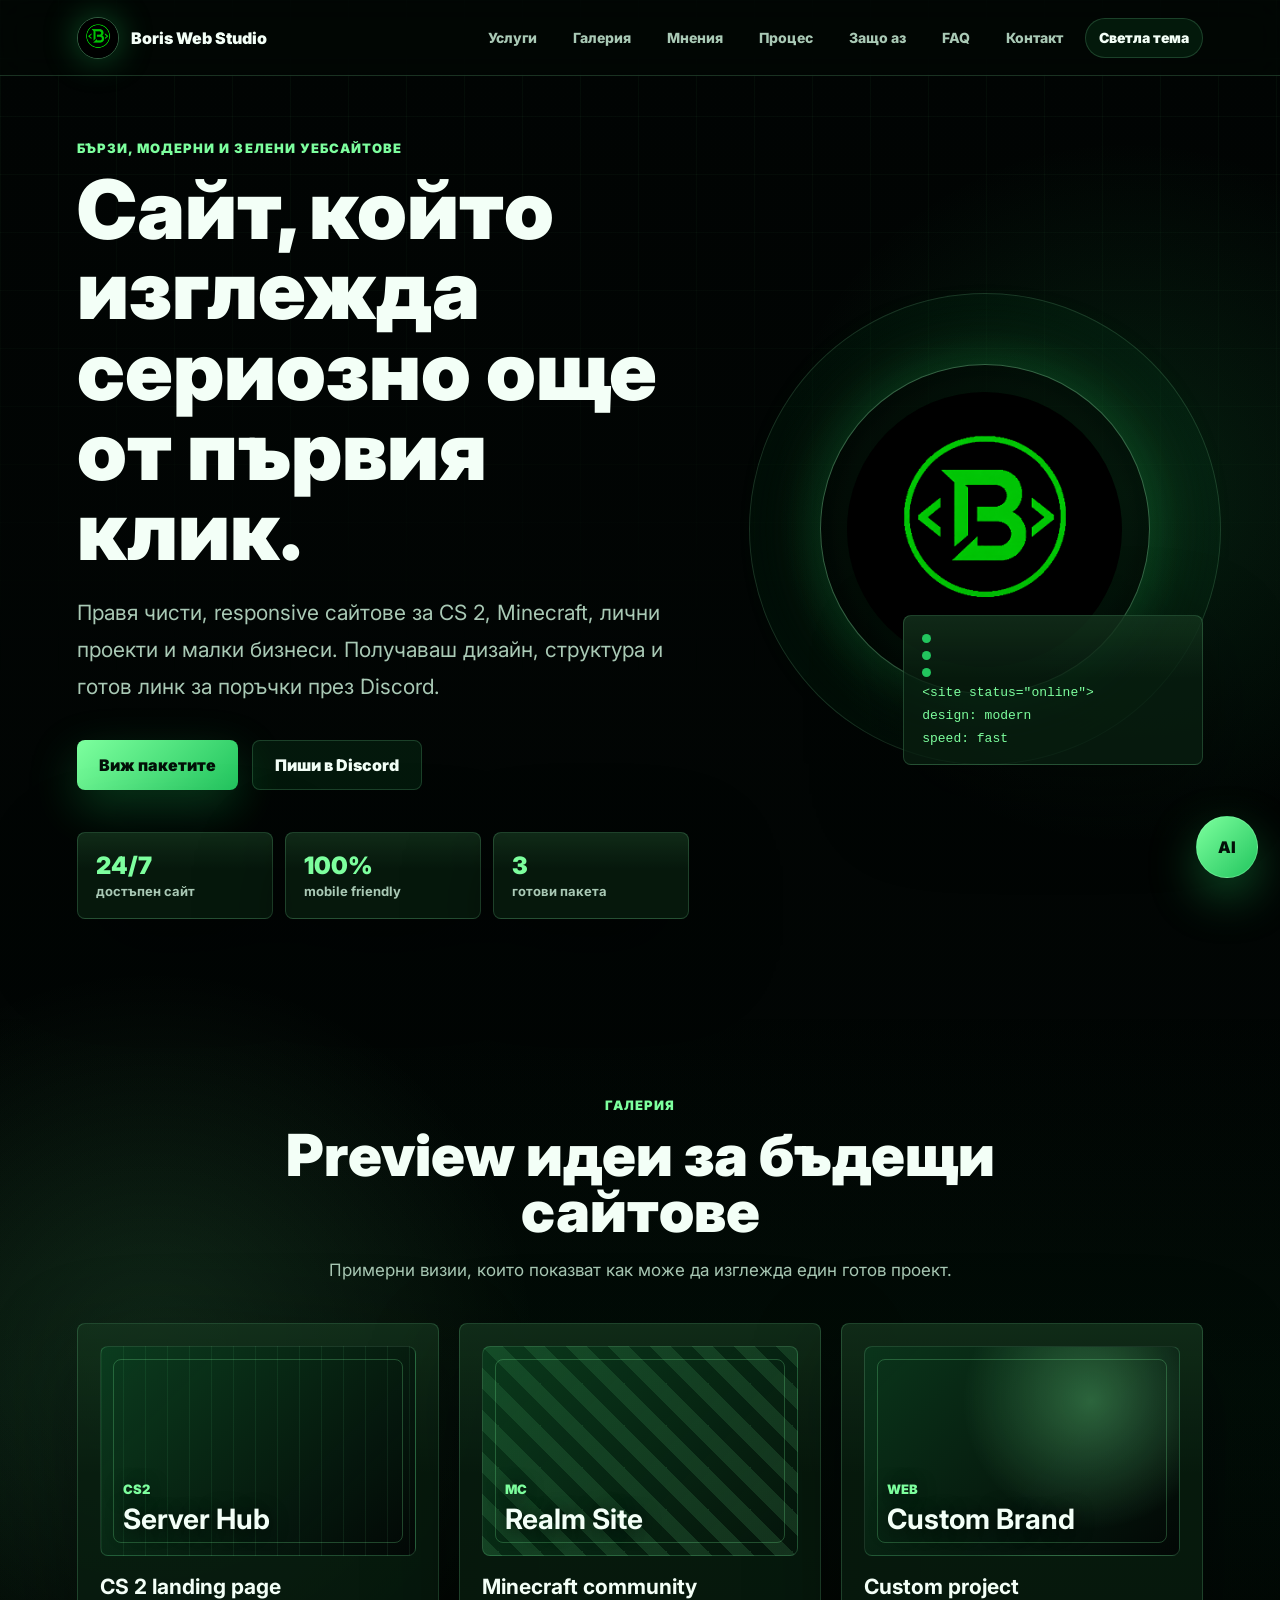
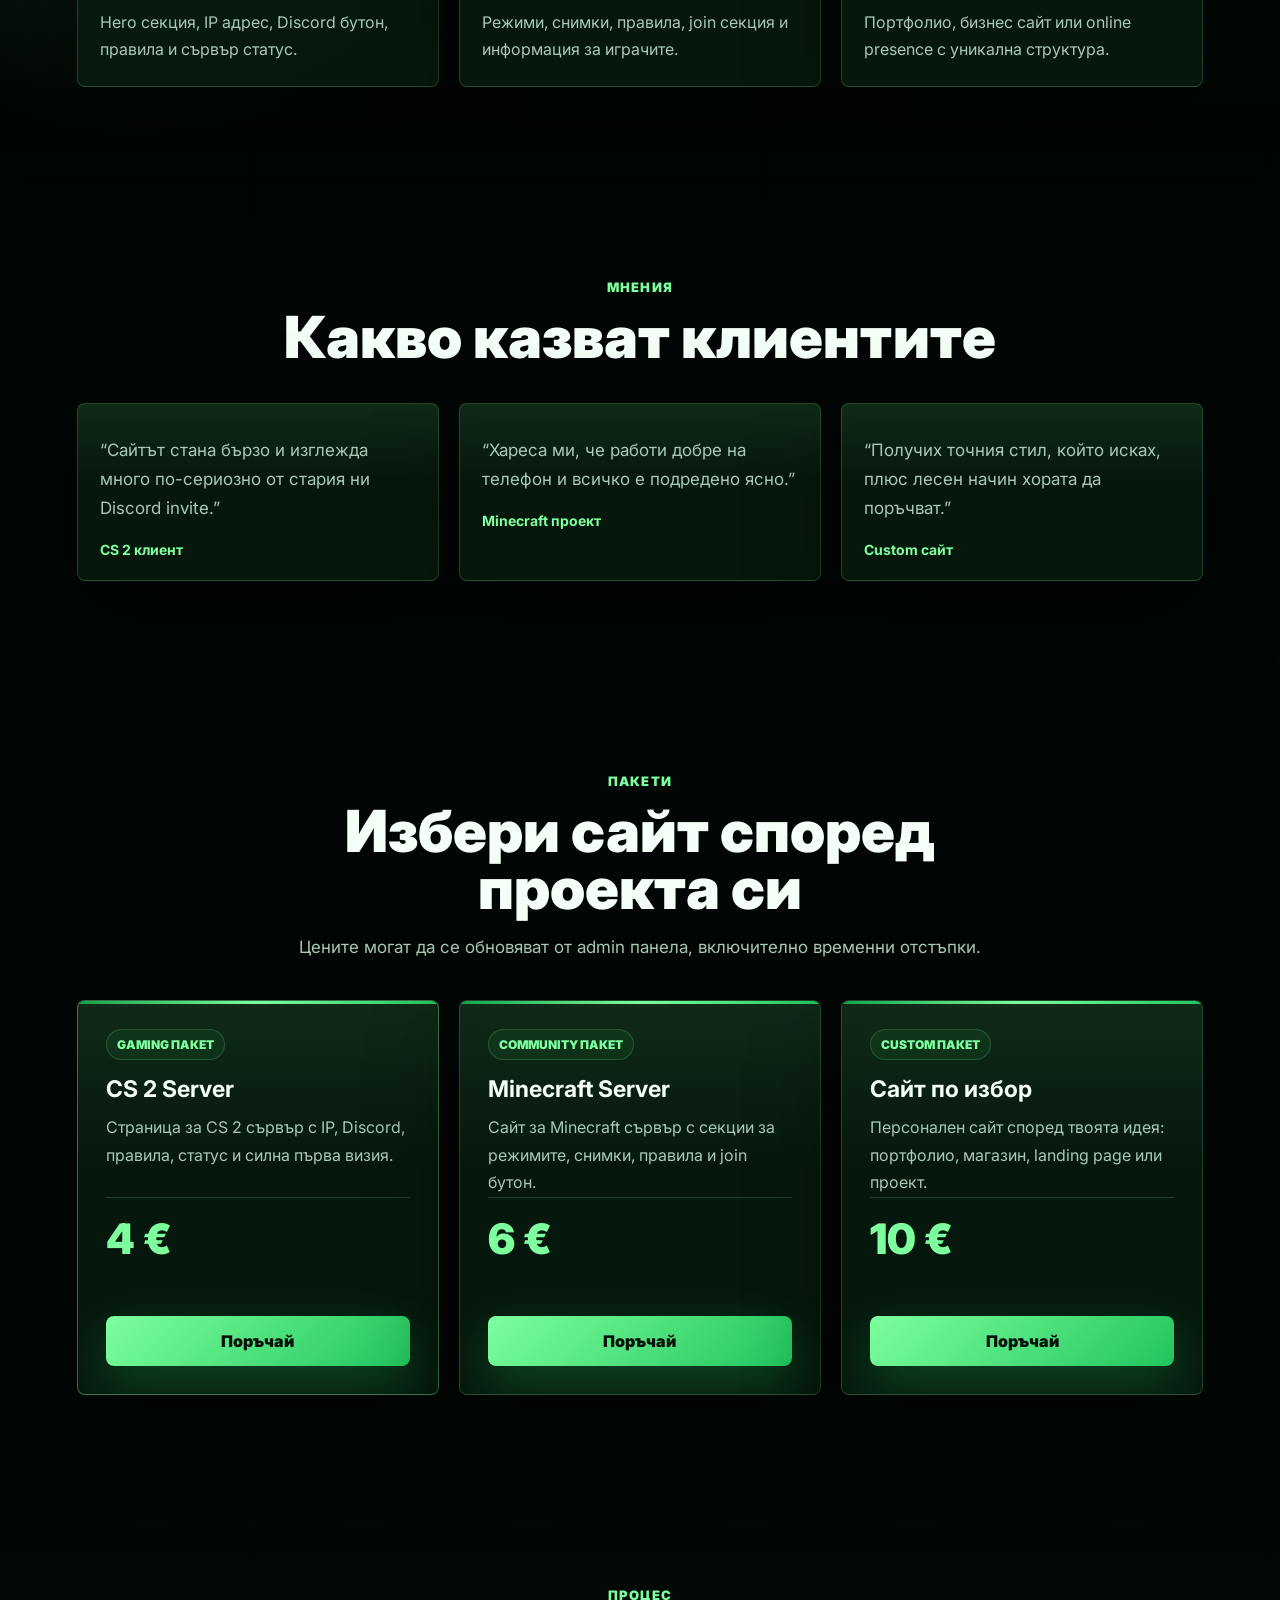
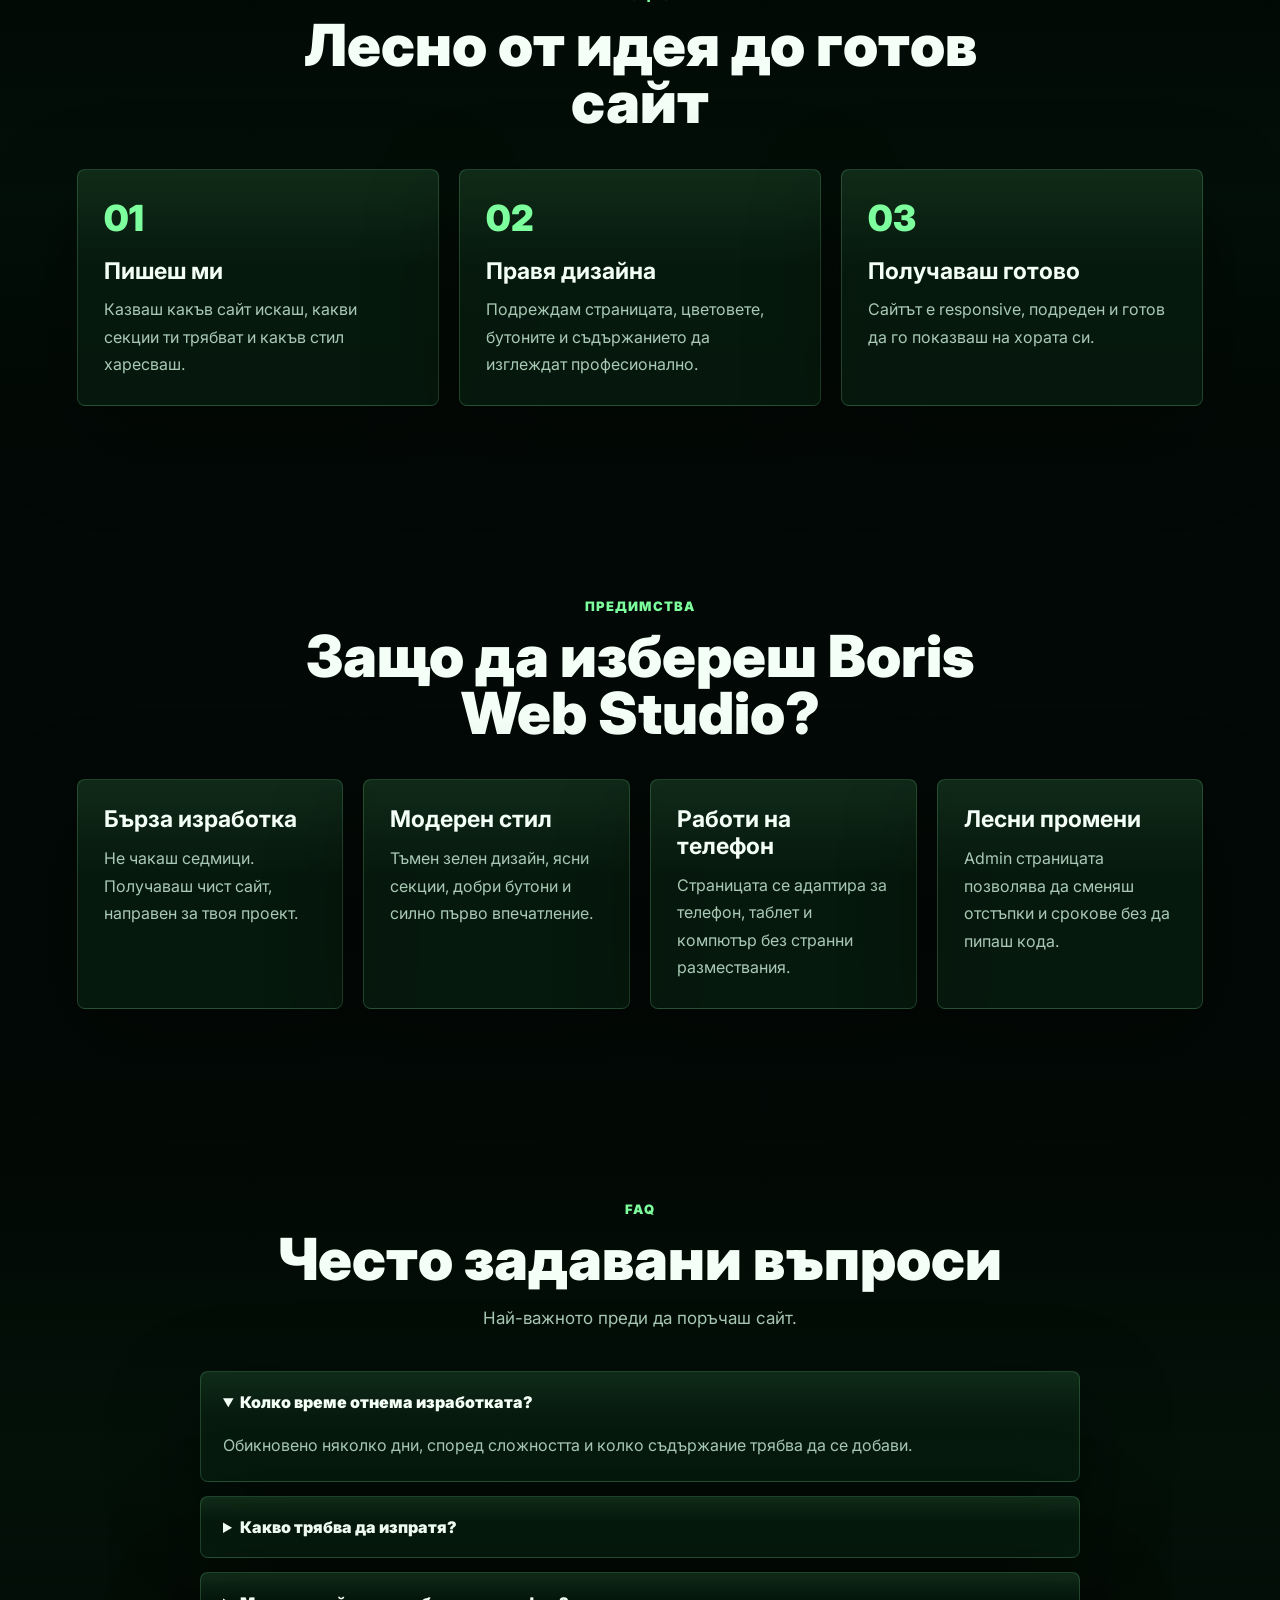
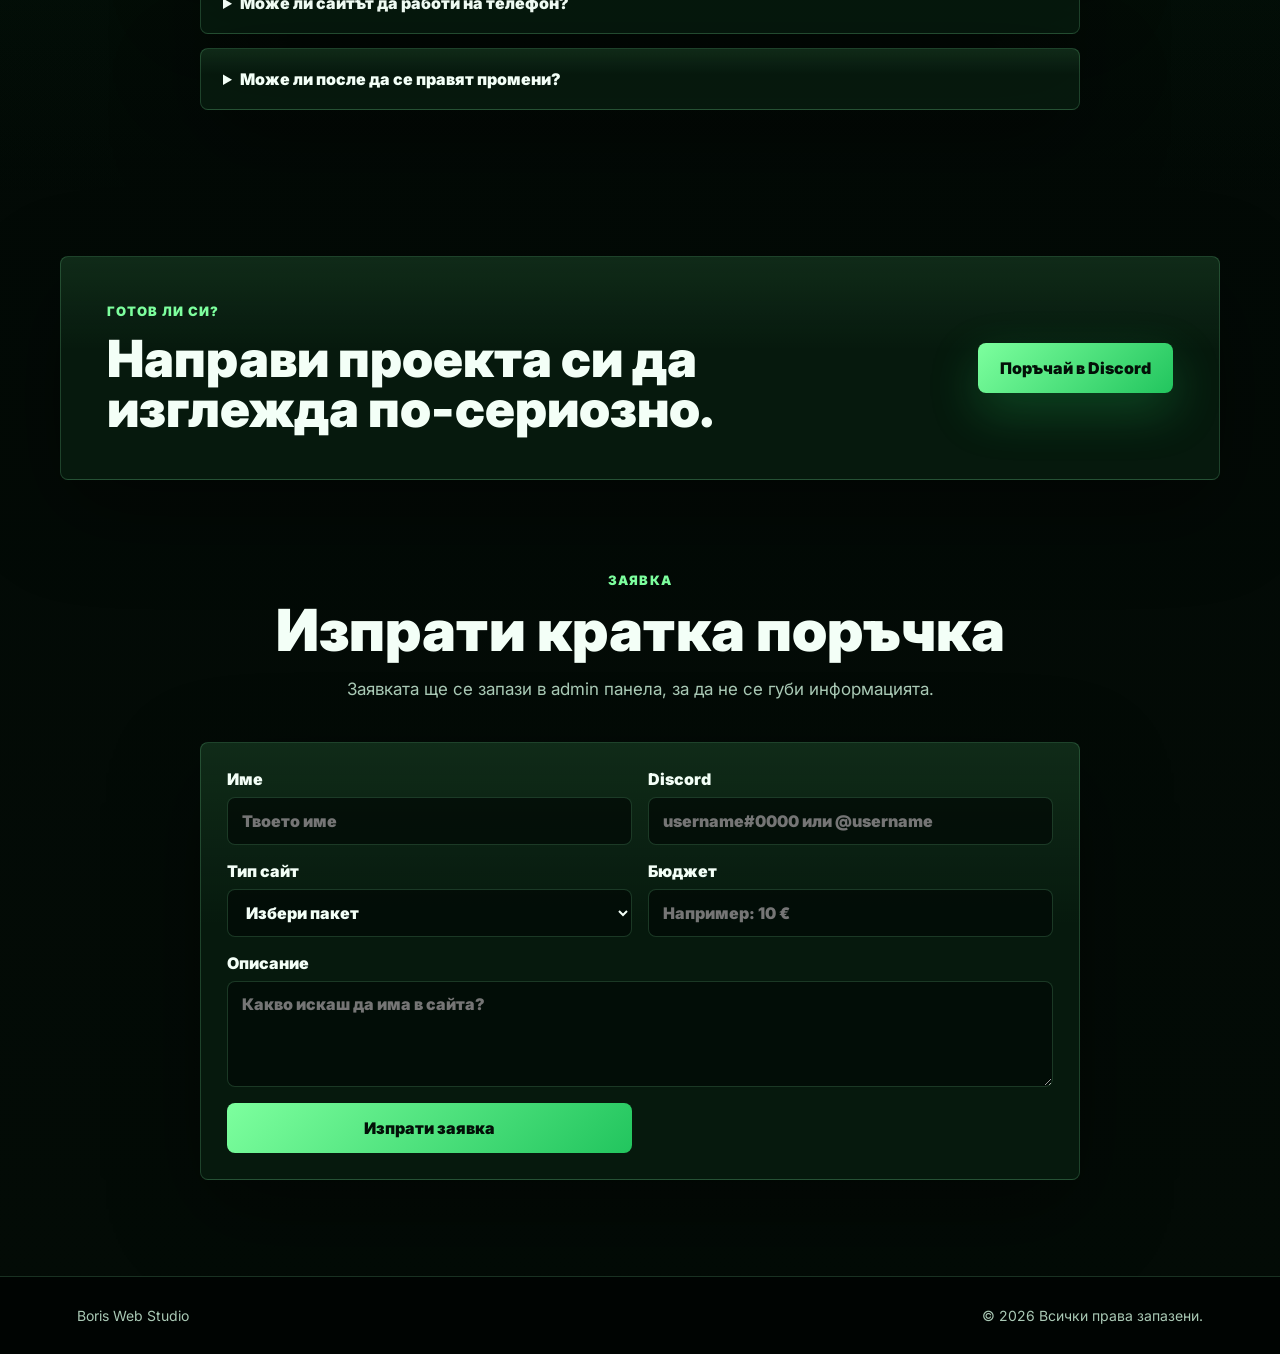
==== commit 749f1015: "s" ====
--- a/index.html
+++ b/index.html
@@ -149,7 +149,7 @@
           <p data-content="cs2Description">Страница за CS 2 сървър с IP, Discord, правила, статус и силна първа визия.</p>
           <span class="price" data-price-output>4 €</span>
           <small class="discount-note" data-discount-note></small>
-          <a href="https://discord.gg/sSkQC2UmkY" class="order-btn" target="_blank" rel="noopener">Поръчай</a>
+          <button type="button" class="order-btn" data-order-choice="cs2">Поръчай</button>
         </article>
 
         <article class="card service-card" data-service="minecraft" data-price="6">
@@ -158,7 +158,7 @@
           <p data-content="minecraftDescription">Сайт за Minecraft сървър с секции за режимите, снимки, правила и join бутон.</p>
           <span class="price" data-price-output>6 €</span>
           <small class="discount-note" data-discount-note></small>
-          <a href="https://discord.gg/sSkQC2UmkY" class="order-btn" target="_blank" rel="noopener">Поръчай</a>
+          <button type="button" class="order-btn" data-order-choice="minecraft">Поръчай</button>
         </article>
 
         <article class="card service-card" data-service="custom" data-price="10">
@@ -167,7 +167,7 @@
           <p data-content="customDescription">Персонален сайт според твоята идея: портфолио, магазин, landing page или проект.</p>
           <span class="price" data-price-output>10 €</span>
           <small class="discount-note" data-discount-note></small>
-          <a href="https://discord.gg/sSkQC2UmkY" class="order-btn" target="_blank" rel="noopener">Поръчай</a>
+          <button type="button" class="order-btn" data-order-choice="custom">Поръчай</button>
         </article>
       </div>
     </section>
@@ -297,6 +297,28 @@
     </section>
   </main>
 
+  <div class="checkout-modal is-hidden" data-checkout-modal aria-hidden="true">
+    <div class="checkout-backdrop" data-checkout-close></div>
+    <section class="checkout-dialog" role="dialog" aria-modal="true" aria-labelledby="checkoutTitle">
+      <button class="checkout-close" type="button" data-checkout-close aria-label="Затвори">×</button>
+      <p class="eyebrow">Поръчка</p>
+      <h2 id="checkoutTitle" data-checkout-title>Избери начин за поръчка</h2>
+      <p class="checkout-price" data-checkout-price></p>
+      <p class="checkout-note">
+        За най-сигурно може да минеш през Discord, а ако имаш активен payment link, можеш да платиш веднага онлайн.
+      </p>
+      <div class="checkout-actions">
+        <button class="checkout-pay" type="button" data-pay-now>Плати сега в сайта</button>
+        <div class="payment-methods is-hidden" data-payment-methods>
+          <a class="payment-method" href="#" data-pay-revolut target="_blank" rel="noopener">Revolut</a>
+          <a class="payment-method" href="#" data-pay-paypal target="_blank" rel="noopener">PayPal</a>
+        </div>
+        <a class="checkout-discord" href="https://discord.gg/sSkQC2UmkY" data-discord-order target="_blank" rel="noopener">Поръчай в Discord</a>
+      </div>
+      <p class="checkout-status" data-checkout-status aria-live="polite"></p>
+    </section>
+  </div>
+
   <section class="chatbot" aria-label="AI chatbot">
     <button class="chatbot-toggle" type="button" data-chat-toggle aria-expanded="false">
       AI
@@ -329,6 +351,7 @@
     <span>© 2026 Всички права запазени.</span>
   </footer>
 
+  <script src="sync-config.js"></script>
   <script src="script.js"></script>
 </body>
 </html>
--- a/style.css
+++ b/style.css
@@ -403,6 +403,11 @@
   border-color: var(--line-strong);
 }
 
+.service-card {
+  display: flex;
+  flex-direction: column;
+}
+
 .card-topline,
 .admin-badge {
   display: inline-flex;
@@ -448,6 +453,10 @@
   font-weight: 900;
 }
 
+.service-card .price {
+  margin-top: auto;
+}
+
 .discount-note {
   display: block;
   min-height: 24px;
@@ -460,7 +469,10 @@
 
 .order-btn {
   width: 100%;
+  min-width: 0;
   margin-top: 22px;
+  line-height: 1.15;
+  text-align: center;
 }
 
 .steps {
@@ -698,6 +710,137 @@
   align-self: center;
   color: var(--green-2);
   font-weight: 900;
+}
+
+.checkout-modal {
+  position: fixed;
+  inset: 0;
+  z-index: 80;
+  display: grid;
+  place-items: center;
+  padding: 22px;
+}
+
+.checkout-backdrop {
+  position: absolute;
+  inset: 0;
+  background: rgba(0, 0, 0, 0.72);
+  backdrop-filter: blur(10px);
+}
+
+.checkout-dialog {
+  position: relative;
+  width: min(520px, 100%);
+  border: 1px solid var(--line-strong);
+  border-radius: var(--radius);
+  background:
+    linear-gradient(180deg, rgba(125, 255, 158, 0.1), transparent 44%),
+    var(--panel-strong);
+  padding: 26px;
+  box-shadow: 0 28px 90px rgba(0, 0, 0, 0.45);
+}
+
+.checkout-close {
+  position: absolute;
+  top: 14px;
+  right: 14px;
+  width: 36px;
+  height: 36px;
+  border: 1px solid var(--line);
+  border-radius: 50%;
+  color: var(--text);
+  background: rgba(34, 197, 94, 0.1);
+  font-size: 24px;
+  line-height: 1;
+  cursor: pointer;
+}
+
+.checkout-dialog h2 {
+  margin-top: 10px;
+  padding-right: 42px;
+  color: var(--text);
+  font-size: 28px;
+  line-height: 1.15;
+}
+
+.checkout-price {
+  margin-top: 14px;
+  color: var(--green-2);
+  font-size: 34px;
+  font-weight: 950;
+}
+
+.checkout-note,
+.checkout-status {
+  margin-top: 12px;
+  color: var(--muted);
+  line-height: 1.6;
+}
+
+.checkout-actions {
+  display: grid;
+  gap: 12px;
+  margin-top: 22px;
+}
+
+.checkout-pay,
+.checkout-discord {
+  min-height: 50px;
+  display: inline-flex;
+  align-items: center;
+  justify-content: center;
+  border-radius: var(--radius);
+  padding: 13px 16px;
+  font-weight: 950;
+  text-decoration: none;
+  border: 0;
+  font: inherit;
+  cursor: pointer;
+}
+
+.checkout-pay {
+  color: #031008;
+  background: linear-gradient(135deg, var(--green-2), var(--green));
+}
+
+.checkout-pay.is-disabled {
+  pointer-events: none;
+  opacity: 0.55;
+}
+
+.payment-methods {
+  display: grid;
+  grid-template-columns: repeat(2, minmax(0, 1fr));
+  gap: 10px;
+}
+
+.payment-method {
+  min-height: 48px;
+  display: inline-flex;
+  align-items: center;
+  justify-content: center;
+  border: 1px solid var(--line);
+  border-radius: var(--radius);
+  color: var(--text);
+  background: rgba(34, 197, 94, 0.1);
+  font-weight: 950;
+  text-decoration: none;
+}
+
+.payment-method:hover {
+  border-color: var(--line-strong);
+  background: rgba(34, 197, 94, 0.16);
+}
+
+.payment-method.is-disabled {
+  pointer-events: none;
+  opacity: 0.5;
+}
+
+.checkout-discord {
+  border: 1px solid var(--line);
+  color: var(--text);
+  background: rgba(34, 197, 94, 0.1);
 }
 
 .chatbot {
@@ -894,9 +1037,53 @@
   width: min(1120px, 100%);
   margin: 0 auto;
   display: grid;
-  grid-template-columns: 0.8fr 1.4fr;
+  grid-template-columns: 1fr;
   gap: 24px;
   padding: 28px;
+}
+
+.admin-tabs {
+  display: flex;
+  flex-wrap: wrap;
+  gap: 10px;
+  padding: 10px;
+  border: 1px solid var(--line);
+  border-radius: var(--radius);
+  background: rgba(34, 197, 94, 0.07);
+}
+
+.admin-tabs button {
+  min-height: 44px;
+  padding: 10px 16px;
+  border: 1px solid transparent;
+  border-radius: var(--radius);
+  color: var(--muted);
+  background: transparent;
+  font: inherit;
+  font-weight: 900;
+  cursor: pointer;
+}
+
+.admin-tabs button.active {
+  color: #031008;
+  border-color: var(--line-strong);
+  background: linear-gradient(135deg, var(--green-2), var(--green));
+}
+
+.admin-tab-panel {
+  animation: tabFade 180ms ease both;
+}
+
+@keyframes tabFade {
+  from {
+    opacity: 0;
+    transform: translateY(6px);
+  }
+
+  to {
+    opacity: 1;
+    transform: translateY(0);
+  }
 }
 
 .orders-panel {
@@ -963,6 +1150,11 @@
   gap: 16px;
 }
 
+.discounts-manager {
+  display: grid;
+  gap: 16px;
+}
+
 .content-editor,
 .image-manager {
   display: grid;
@@ -990,6 +1182,17 @@
 }
 
 .upload-button {
+  min-height: 48px;
+  border: 0;
+  border-radius: var(--radius);
+  color: #031008;
+  background: linear-gradient(135deg, var(--green-2), var(--green));
+  font: inherit;
+  font-weight: 900;
+  cursor: pointer;
+}
+
+.tab-save-button {
   min-height: 48px;
   border: 0;
   border-radius: var(--radius);
@@ -1058,6 +1261,24 @@
   color: var(--green-2);
   font-size: 14px;
   font-weight: 900;
+}
+
+.sync-status {
+  border: 1px solid rgba(50, 214, 110, 0.24);
+  border-radius: 8px;
+  background: rgba(50, 214, 110, 0.08);
+  padding: 10px 12px;
+  font-size: 13px;
+}
+
+.sync-status.is-error {
+  border-color: rgba(255, 104, 104, 0.35);
+  background: rgba(255, 104, 104, 0.1);
+  color: #ffb1b1;
+}
+
+.sync-status.is-ok {
+  color: var(--green-2);
 }
 
 @media (max-width: 1020px) {
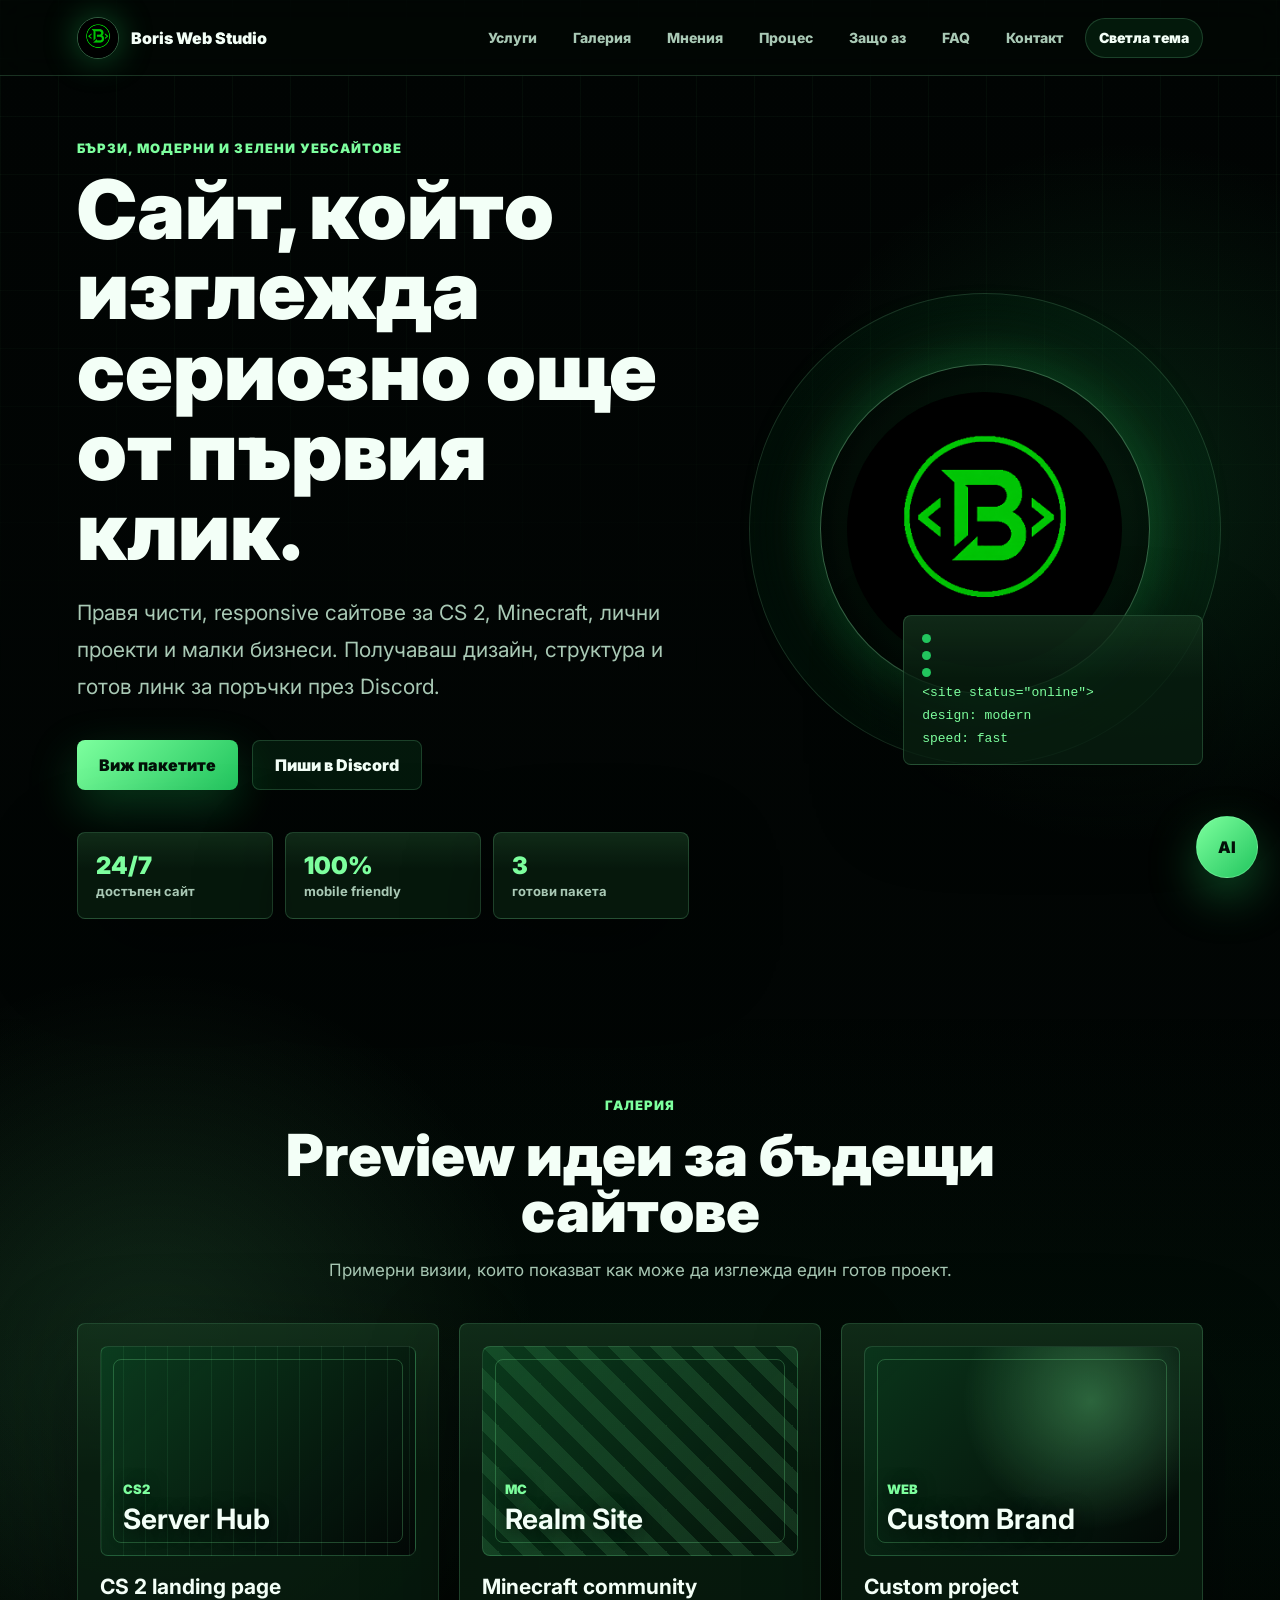
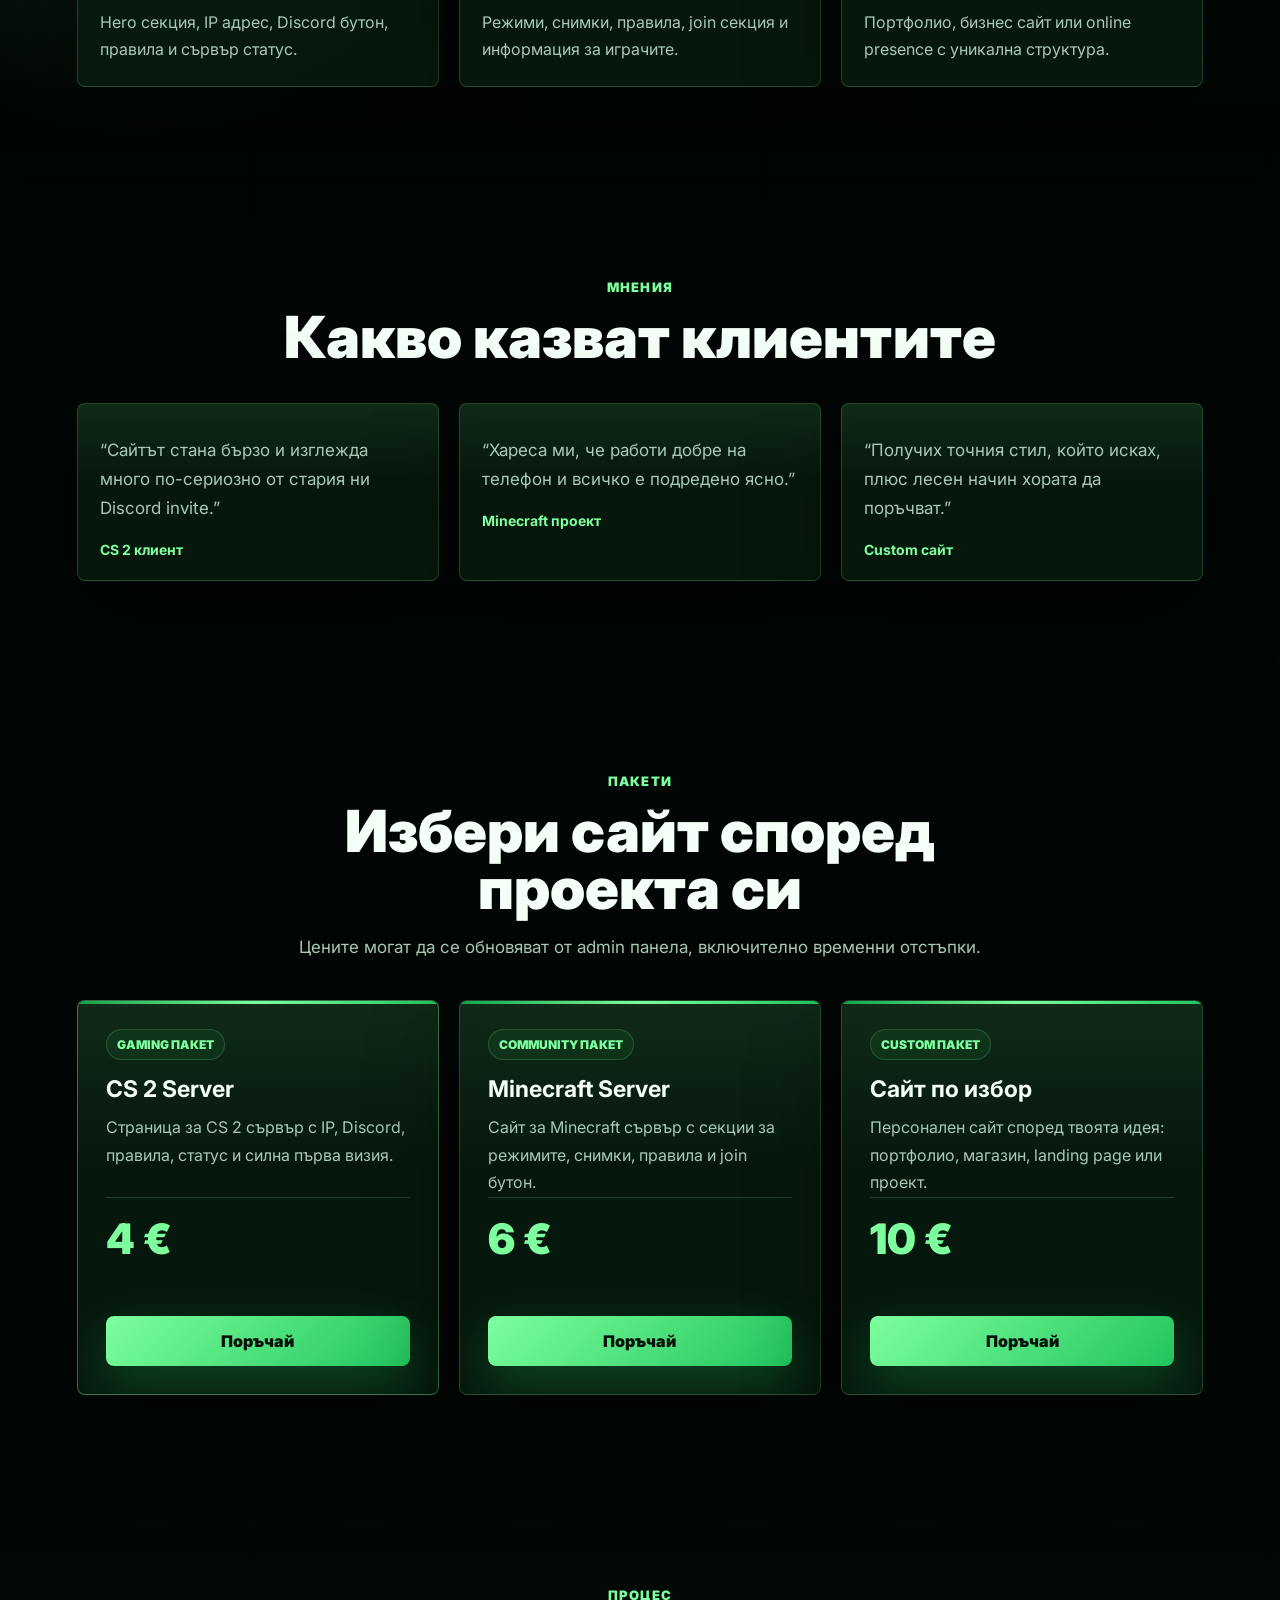
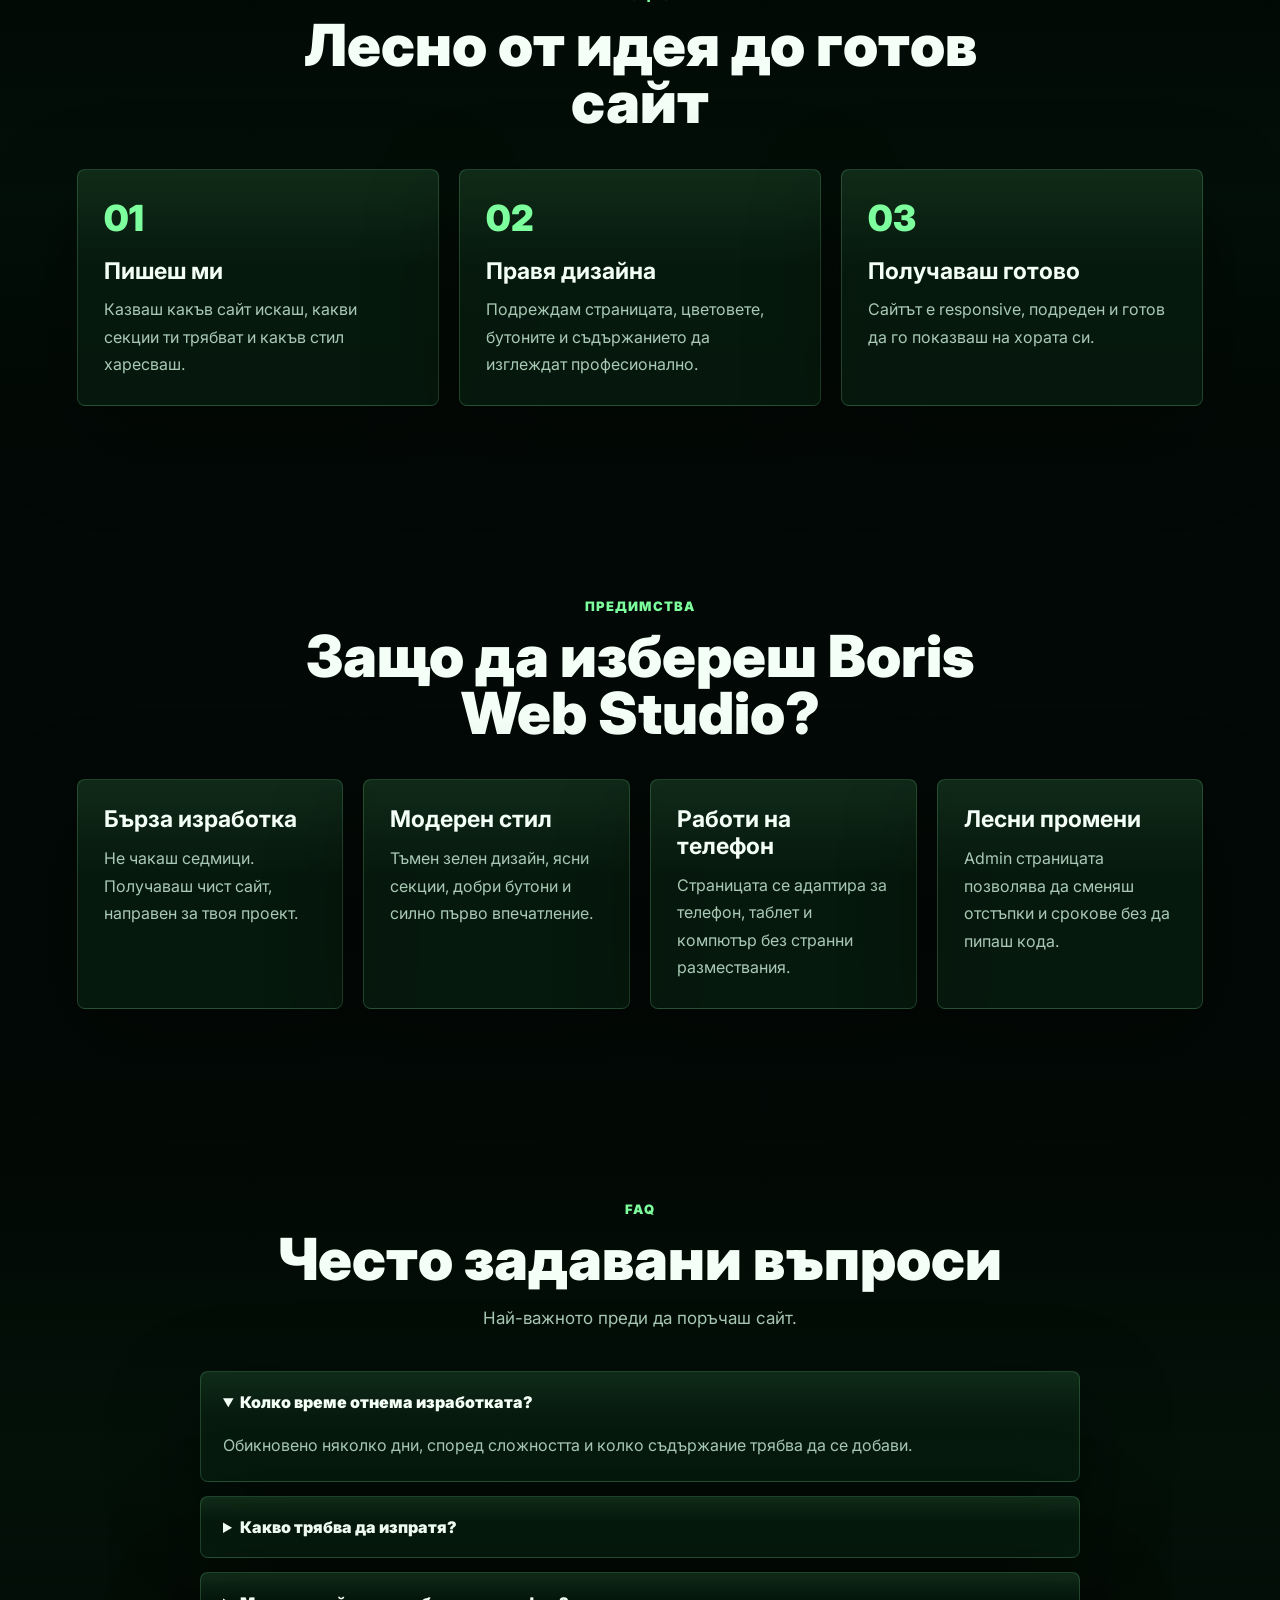
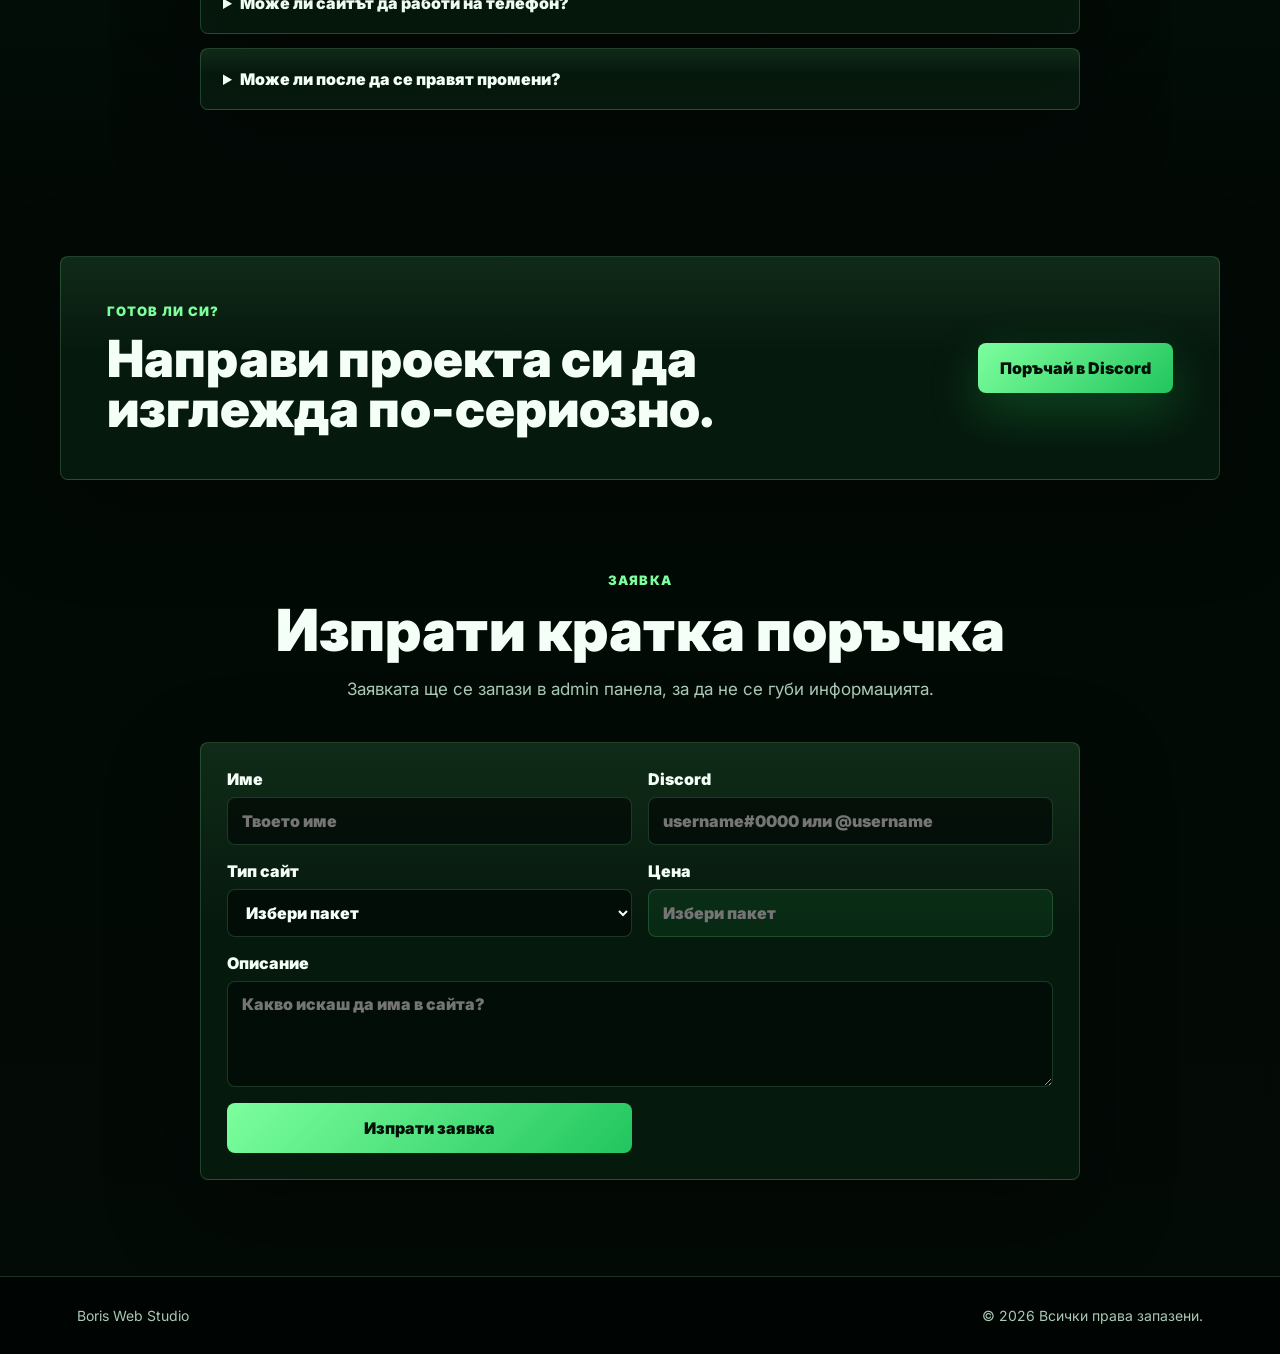
==== commit 06469f8b: "з" ====
--- a/index.html
+++ b/index.html
@@ -9,6 +9,10 @@
   <link rel="icon" type="image/png" href="favicon.png">
 </head>
 <body>
+  <div class="announcement-bar is-hidden" data-announcement-bar>
+    <span data-announcement-text></span>
+  </div>
+
   <header class="site-header">
     <a class="brand" href="#home" aria-label="Boris Web Studio">
       <img src="favicon.png" alt="" class="brand-mark" data-image="logoImage">
@@ -278,15 +282,16 @@
           Тип сайт
           <select name="service" required>
             <option value="">Избери пакет</option>
-            <option value="CS 2 Server">CS 2 Server</option>
-            <option value="Minecraft Server">Minecraft Server</option>
-            <option value="Сайт по избор">Сайт по избор</option>
+            <option value="CS 2 Server" data-service-key="cs2">CS 2 Server</option>
+            <option value="Minecraft Server" data-service-key="minecraft">Minecraft Server</option>
+            <option value="Сайт по избор" data-service-key="custom">Сайт по избор</option>
           </select>
         </label>
         <label>
-          Бюджет
-          <input type="text" name="budget" placeholder="Например: 10 €">
-        </label>
+          Цена
+          <input type="text" name="budget" placeholder="Избери пакет" readonly data-order-price>
+        </label>
+        <input type="hidden" name="serviceKey" data-order-service-key>
         <label class="wide-field">
           Описание
           <textarea name="description" rows="4" placeholder="Какво искаш да има в сайта?" required></textarea>
@@ -307,6 +312,16 @@
       <p class="checkout-note">
         За най-сигурно може да минеш през Discord, а ако имаш активен payment link, можеш да платиш веднага онлайн.
       </p>
+      <div class="checkout-fields">
+        <label>
+          Име
+          <input type="text" data-checkout-name placeholder="Твоето име" autocomplete="name">
+        </label>
+        <label>
+          Discord
+          <input type="text" data-checkout-discord placeholder="@username или username#0000" autocomplete="off">
+        </label>
+      </div>
       <div class="checkout-actions">
         <button class="checkout-pay" type="button" data-pay-now>Плати сега в сайта</button>
         <div class="payment-methods is-hidden" data-payment-methods>
--- a/style.css
+++ b/style.css
@@ -76,9 +76,25 @@
   color: inherit;
 }
 
+.announcement-bar {
+  position: fixed;
+  inset: 0 0 auto;
+  z-index: 35;
+  min-height: var(--announcement-height, 42px);
+  display: flex;
+  align-items: center;
+  justify-content: center;
+  padding: 9px clamp(18px, 6vw, 88px);
+  color: var(--announcement-text, #031008);
+  background: var(--announcement-bg, var(--green-2));
+  font-size: 14px;
+  font-weight: 950;
+  text-align: center;
+}
+
 .site-header {
   position: fixed;
-  inset: 0 0 auto;
+  inset: var(--announcement-height-active, 0) 0 auto;
   z-index: 20;
   min-height: 76px;
   display: flex;
@@ -155,6 +171,10 @@
   padding: 140px clamp(20px, 6vw, 88px) 82px;
 }
 
+body.has-announcement .hero {
+  padding-top: calc(140px + var(--announcement-height, 42px));
+}
+
 .hero-content {
   max-width: 780px;
 }
@@ -695,6 +715,13 @@
   outline: none;
 }
 
+.order-form input[readonly] {
+  color: var(--green-2);
+  background: rgba(34, 197, 94, 0.1);
+  font-weight: 950;
+  cursor: not-allowed;
+}
+
 .order-form button {
   min-height: 50px;
   border: 0;
@@ -775,6 +802,36 @@
   margin-top: 12px;
   color: var(--muted);
   line-height: 1.6;
+}
+
+.checkout-fields {
+  display: grid;
+  gap: 12px;
+  margin-top: 18px;
+}
+
+.checkout-fields label {
+  display: grid;
+  gap: 8px;
+  color: var(--text);
+  font-weight: 850;
+}
+
+.checkout-fields input {
+  width: 100%;
+  min-height: 48px;
+  padding: 12px 14px;
+  border: 1px solid var(--line);
+  border-radius: var(--radius);
+  color: var(--text);
+  background: rgba(2, 10, 6, 0.74);
+  font: inherit;
+}
+
+.checkout-fields input:focus {
+  outline: 0;
+  border-color: var(--line-strong);
+  box-shadow: 0 0 0 4px rgba(34, 197, 94, 0.14);
 }
 
 .checkout-actions {
@@ -1121,6 +1178,44 @@
   gap: 14px;
 }
 
+.account-form {
+  display: grid;
+  grid-template-columns: minmax(0, 1fr) minmax(0, 1fr) auto;
+  gap: 12px;
+  margin: 18px 0;
+  align-items: end;
+}
+
+.account-form label {
+  display: grid;
+  gap: 8px;
+  color: var(--text);
+  font-weight: 850;
+}
+
+.account-form input {
+  width: 100%;
+  min-height: 46px;
+  padding: 11px 13px;
+  border: 1px solid var(--line);
+  border-radius: var(--radius);
+  color: var(--text);
+  background: rgba(2, 10, 6, 0.74);
+  font: inherit;
+}
+
+.account-form button {
+  min-height: 46px;
+  padding: 10px 14px;
+  border: 0;
+  border-radius: var(--radius);
+  color: #031008;
+  background: linear-gradient(135deg, var(--green-2), var(--green));
+  font: inherit;
+  font-weight: 950;
+  cursor: pointer;
+}
+
 .order-card {
   padding: 18px;
   box-shadow: none;
@@ -1141,8 +1236,65 @@
   color: var(--green-2);
 }
 
+.order-status-badge {
+  display: inline-flex;
+  width: fit-content;
+  margin: 2px 0 10px;
+  padding: 6px 10px;
+  border: 1px solid var(--line);
+  border-radius: 999px;
+  color: var(--green-2);
+  background: rgba(34, 197, 94, 0.1);
+  font-size: 12px;
+  font-weight: 950;
+}
+
+.order-status-badge.done {
+  color: #07130b;
+  background: var(--green-2);
+}
+
+.order-status-badge.cancelled {
+  color: #ffb1b1;
+  border-color: rgba(255, 104, 104, 0.35);
+  background: rgba(255, 104, 104, 0.1);
+}
+
+.order-actions-row {
+  display: flex;
+  flex-wrap: wrap;
+  gap: 10px;
+  margin-top: 14px;
+}
+
+.order-actions-row button {
+  min-height: 38px;
+  padding: 8px 12px;
+  border: 1px solid var(--line);
+  border-radius: var(--radius);
+  color: var(--text);
+  background: rgba(34, 197, 94, 0.1);
+  font: inherit;
+  font-size: 13px;
+  font-weight: 900;
+  cursor: pointer;
+}
+
+.order-actions-row .danger-button {
+  color: #ffb1b1;
+  border-color: rgba(255, 104, 104, 0.35);
+  background: rgba(255, 104, 104, 0.1);
+}
+
 .empty-orders {
   color: var(--muted);
+}
+
+.log-card time {
+  display: block;
+  margin-top: 6px;
+  color: var(--muted);
+  font-size: 13px;
 }
 
 .discount-form {
@@ -1338,6 +1490,10 @@
     grid-template-columns: 1fr;
   }
 
+  .account-form {
+    grid-template-columns: 1fr;
+  }
+
   .terminal-card {
     position: relative;
     right: auto;
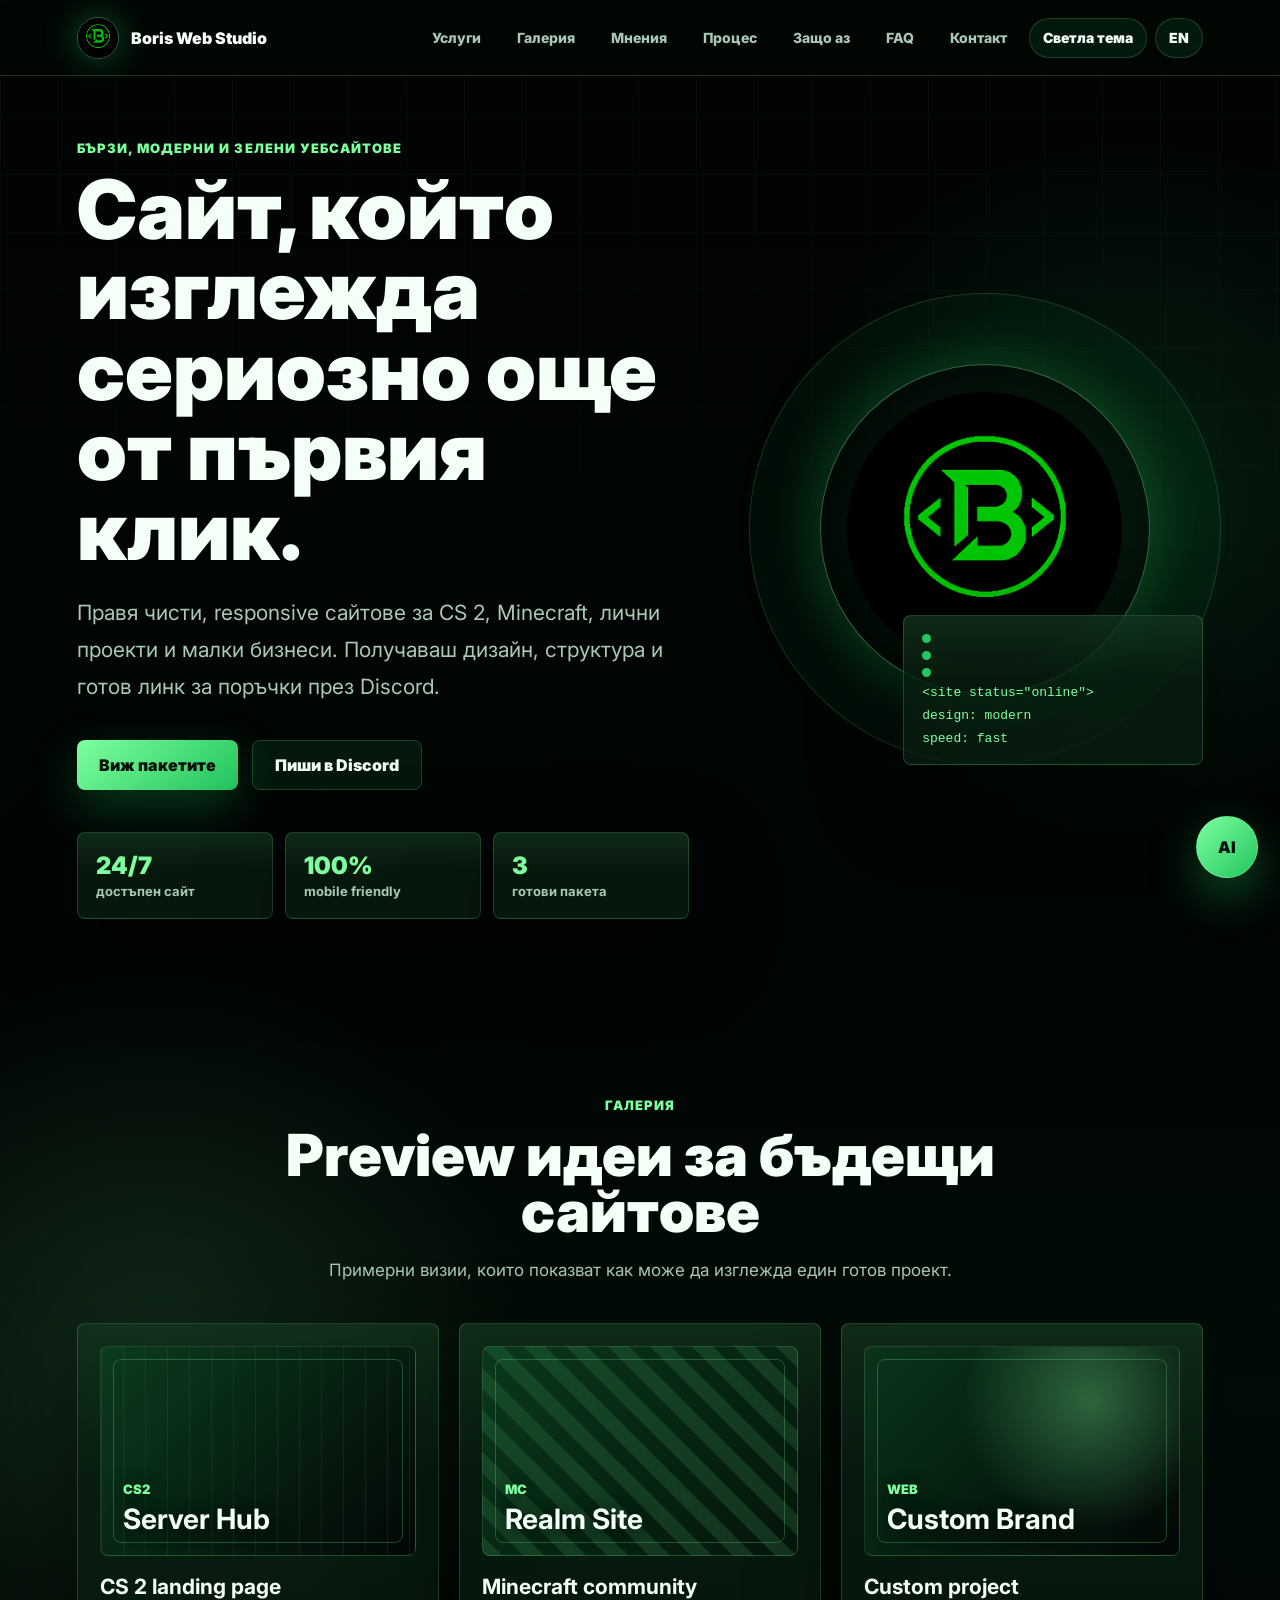
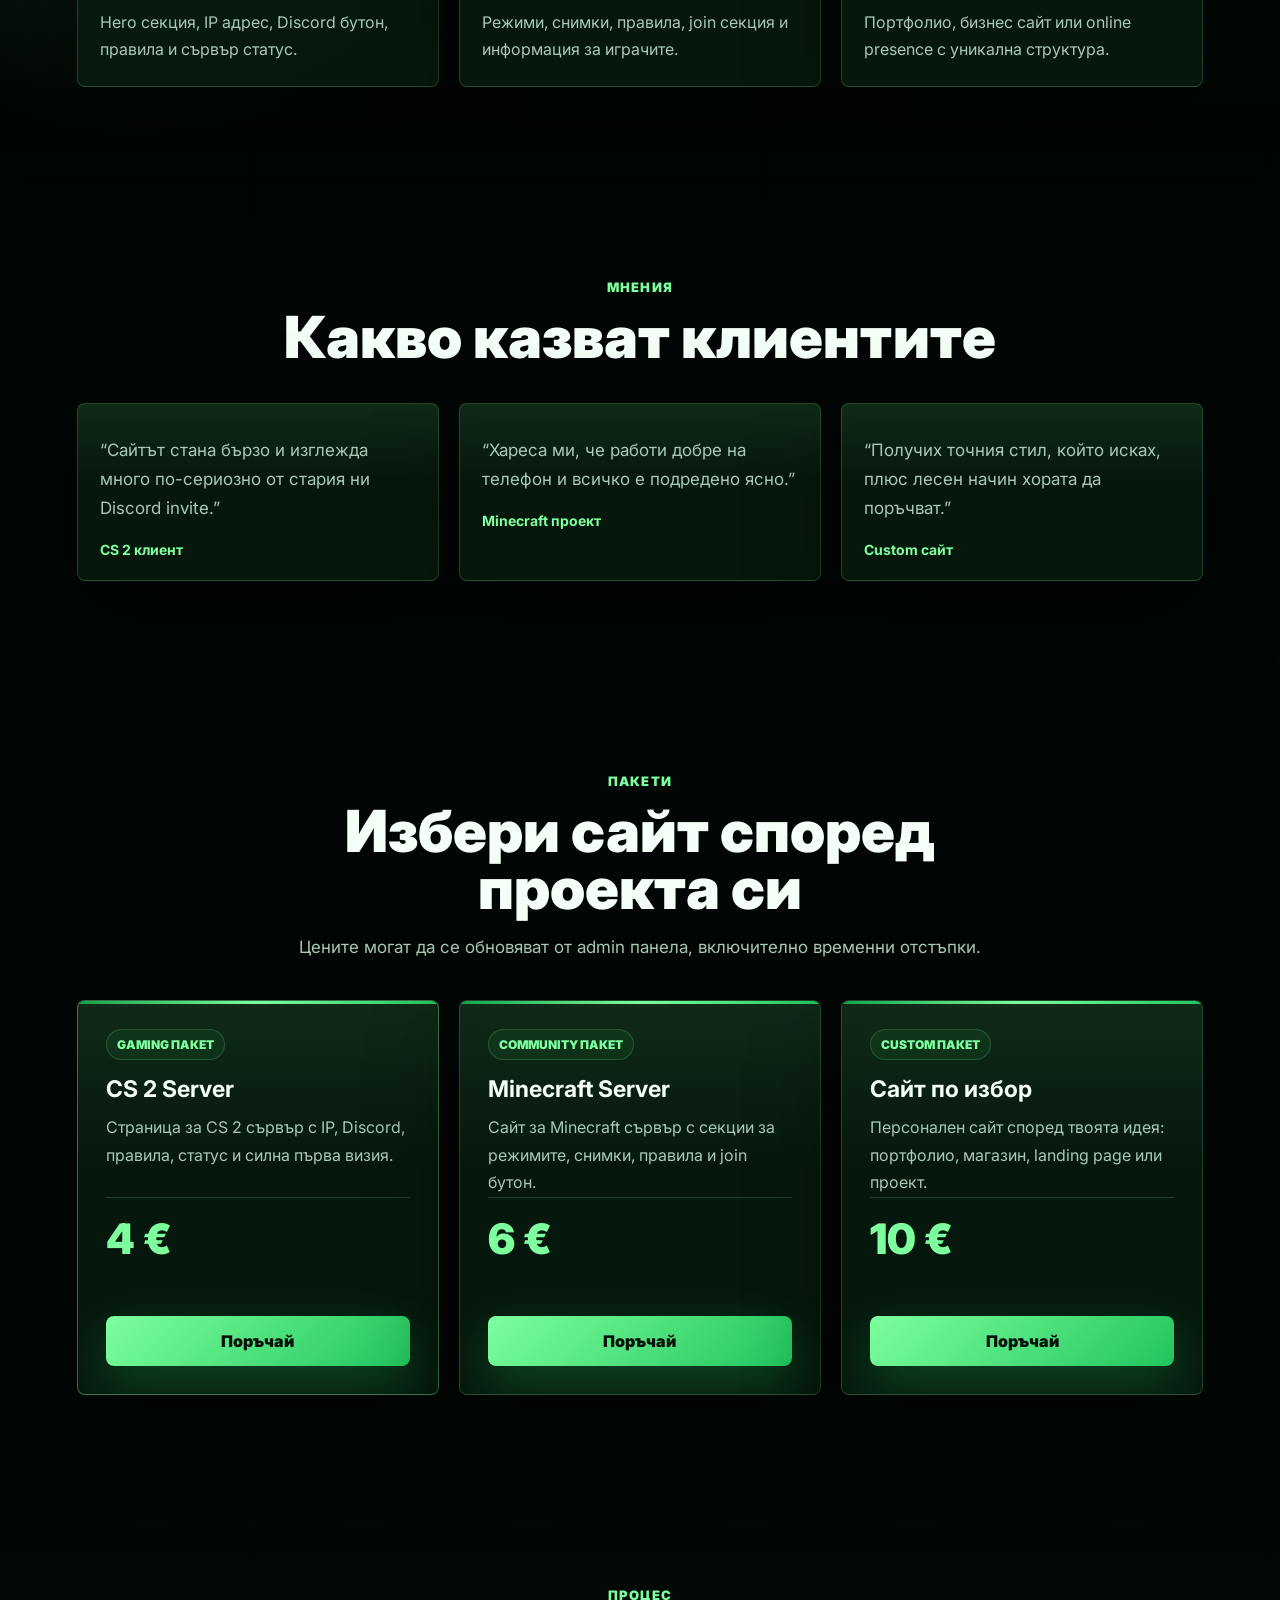
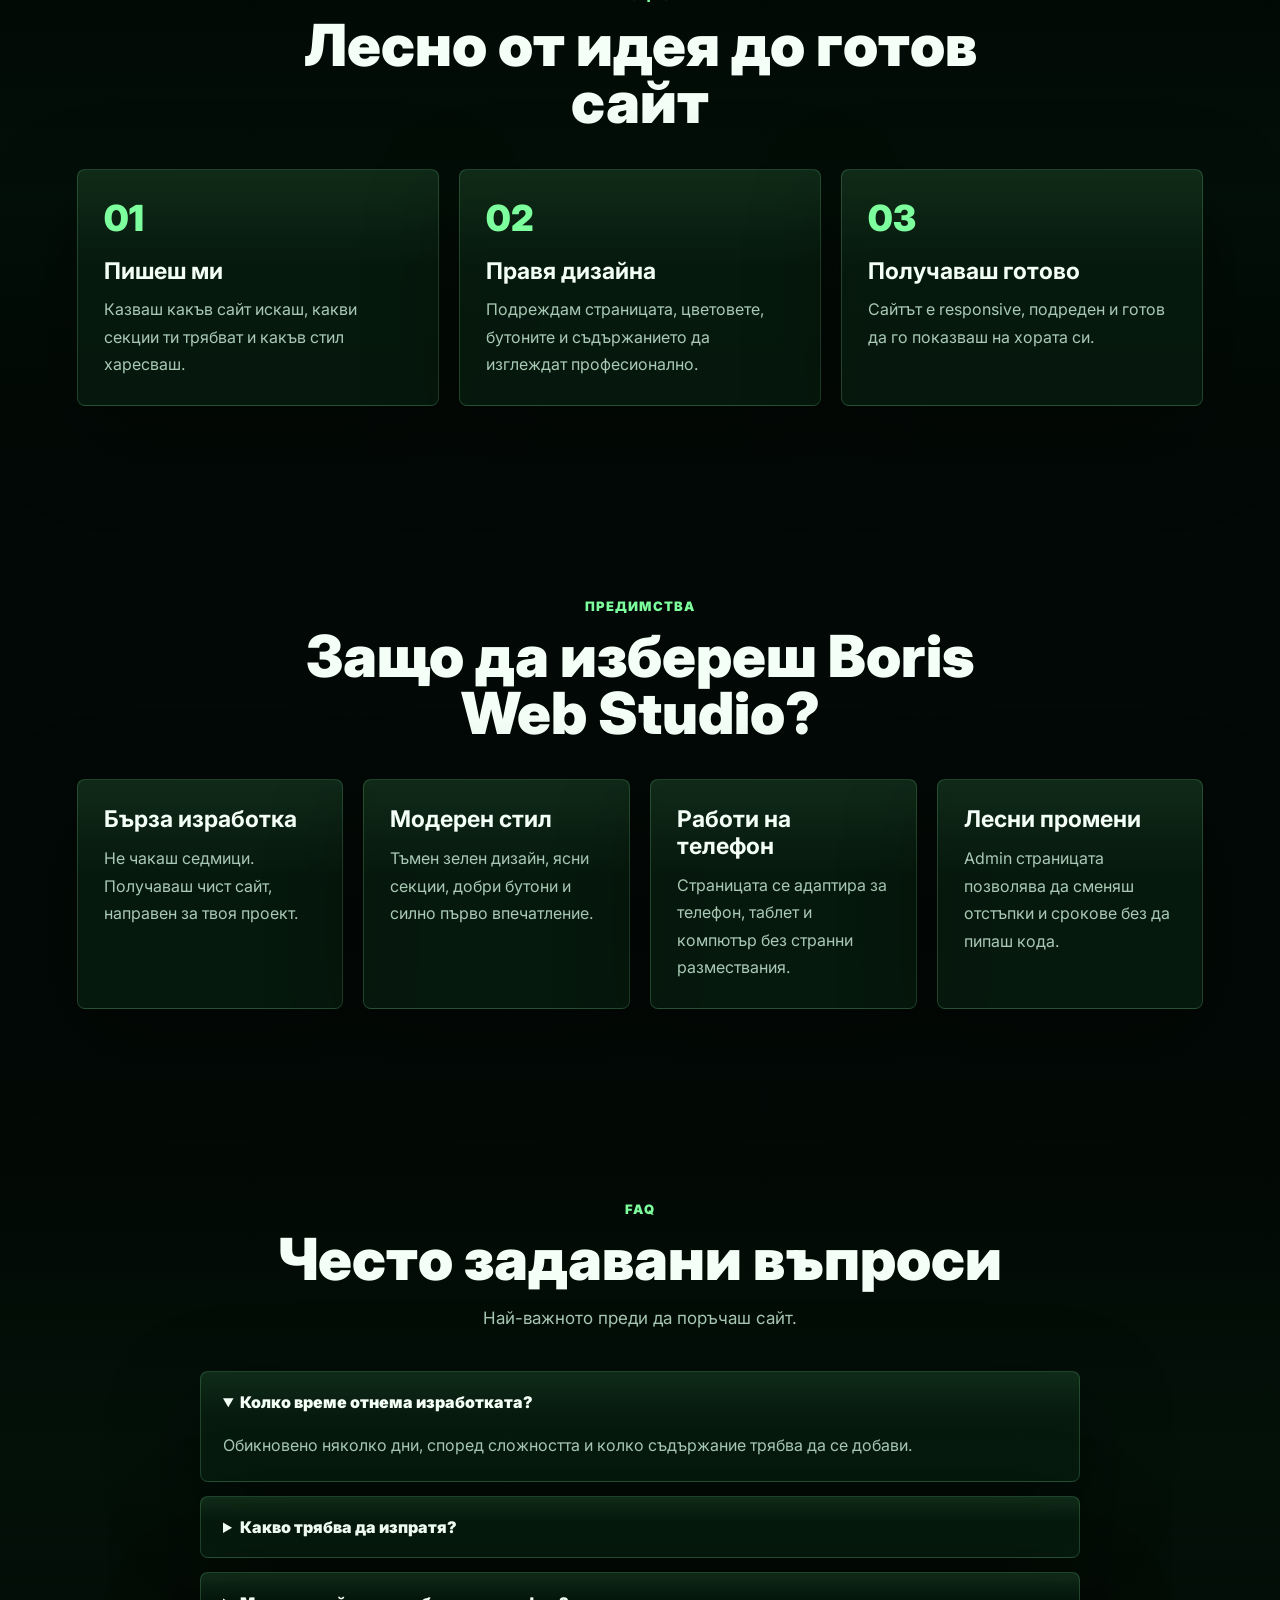
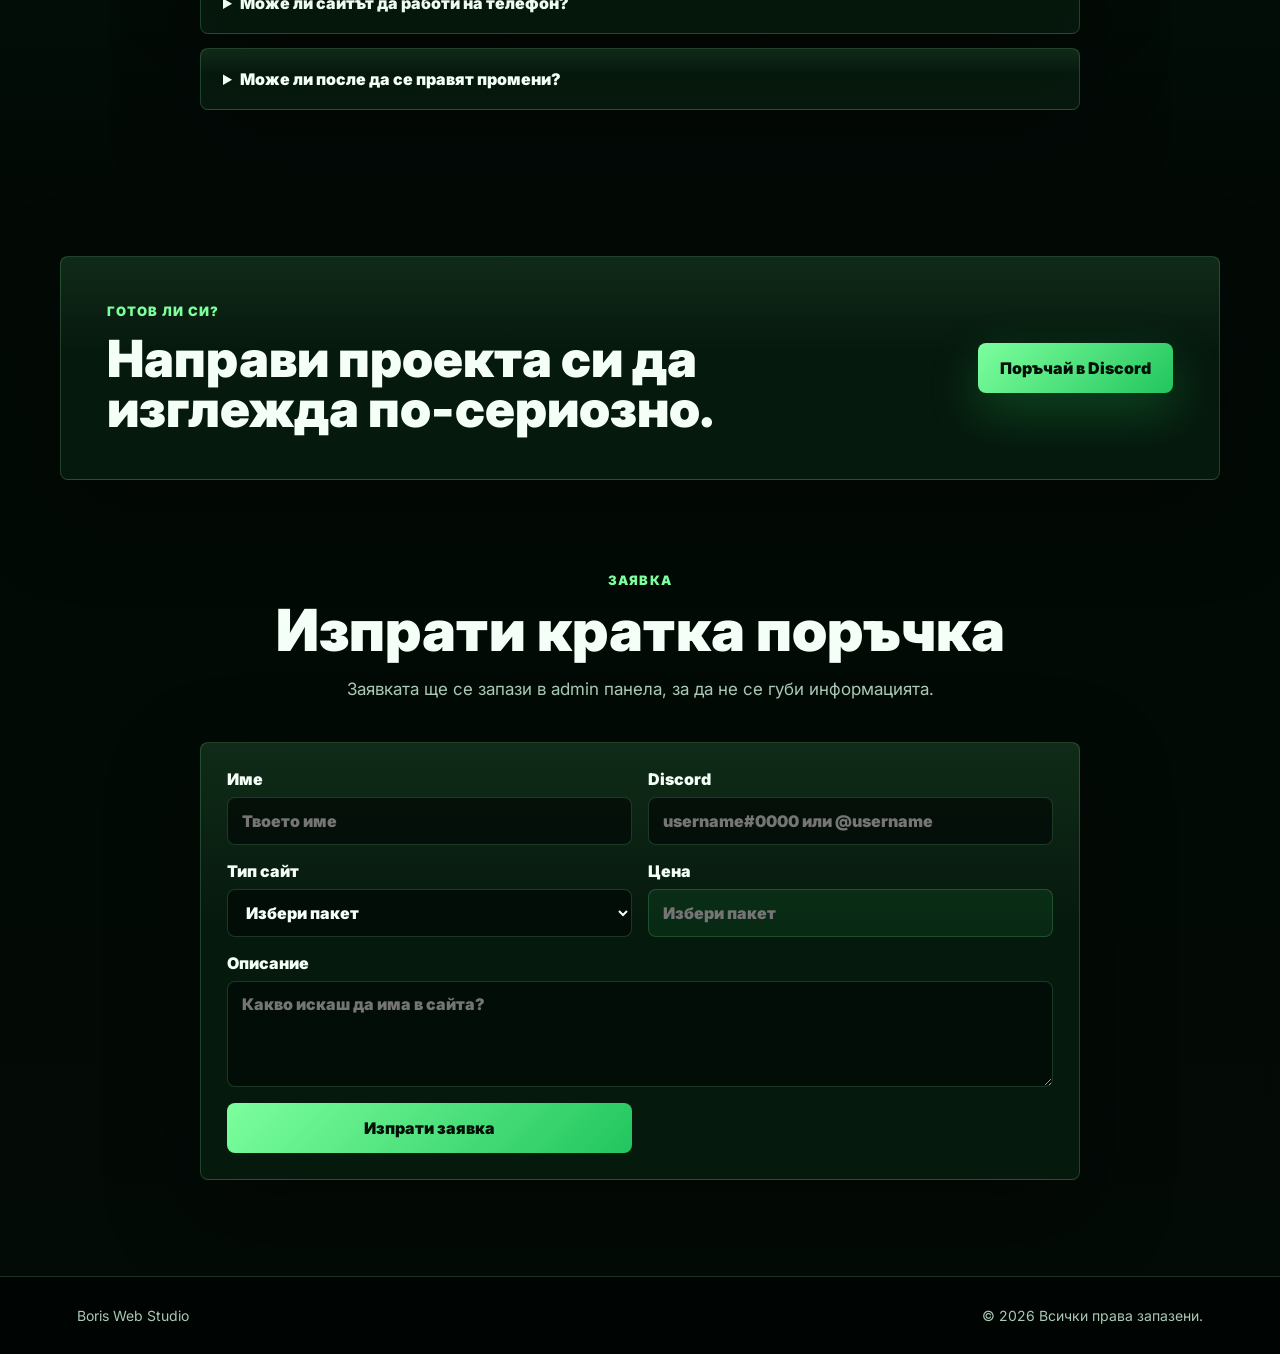
==== commit 81020d7c: "e" ====
--- a/index.html
+++ b/index.html
@@ -28,6 +28,7 @@
       <a href="#faq">FAQ</a>
       <a href="#contact">Контакт</a>
       <button class="theme-toggle" type="button" data-theme-toggle>Светла тема</button>
+      <button class="language-toggle" type="button" data-language-toggle>EN</button>
     </nav>
   </header>
 
--- a/style.css
+++ b/style.css
@@ -143,7 +143,8 @@
   transition: 180ms ease;
 }
 
-.theme-toggle {
+.theme-toggle,
+.language-toggle {
   min-height: 40px;
   padding: 9px 13px;
   border: 1px solid var(--line);
@@ -1236,6 +1237,25 @@
   color: var(--green-2);
 }
 
+.account-password-field {
+  display: grid;
+  gap: 8px;
+  margin-top: 14px;
+  color: var(--text);
+  font-weight: 850;
+}
+
+.account-password-field input {
+  width: min(360px, 100%);
+  min-height: 42px;
+  padding: 10px 12px;
+  border: 1px solid var(--line);
+  border-radius: var(--radius);
+  color: var(--text);
+  background: rgba(2, 10, 6, 0.74);
+  font: inherit;
+}
+
 .order-status-badge {
   display: inline-flex;
   width: fit-content;
